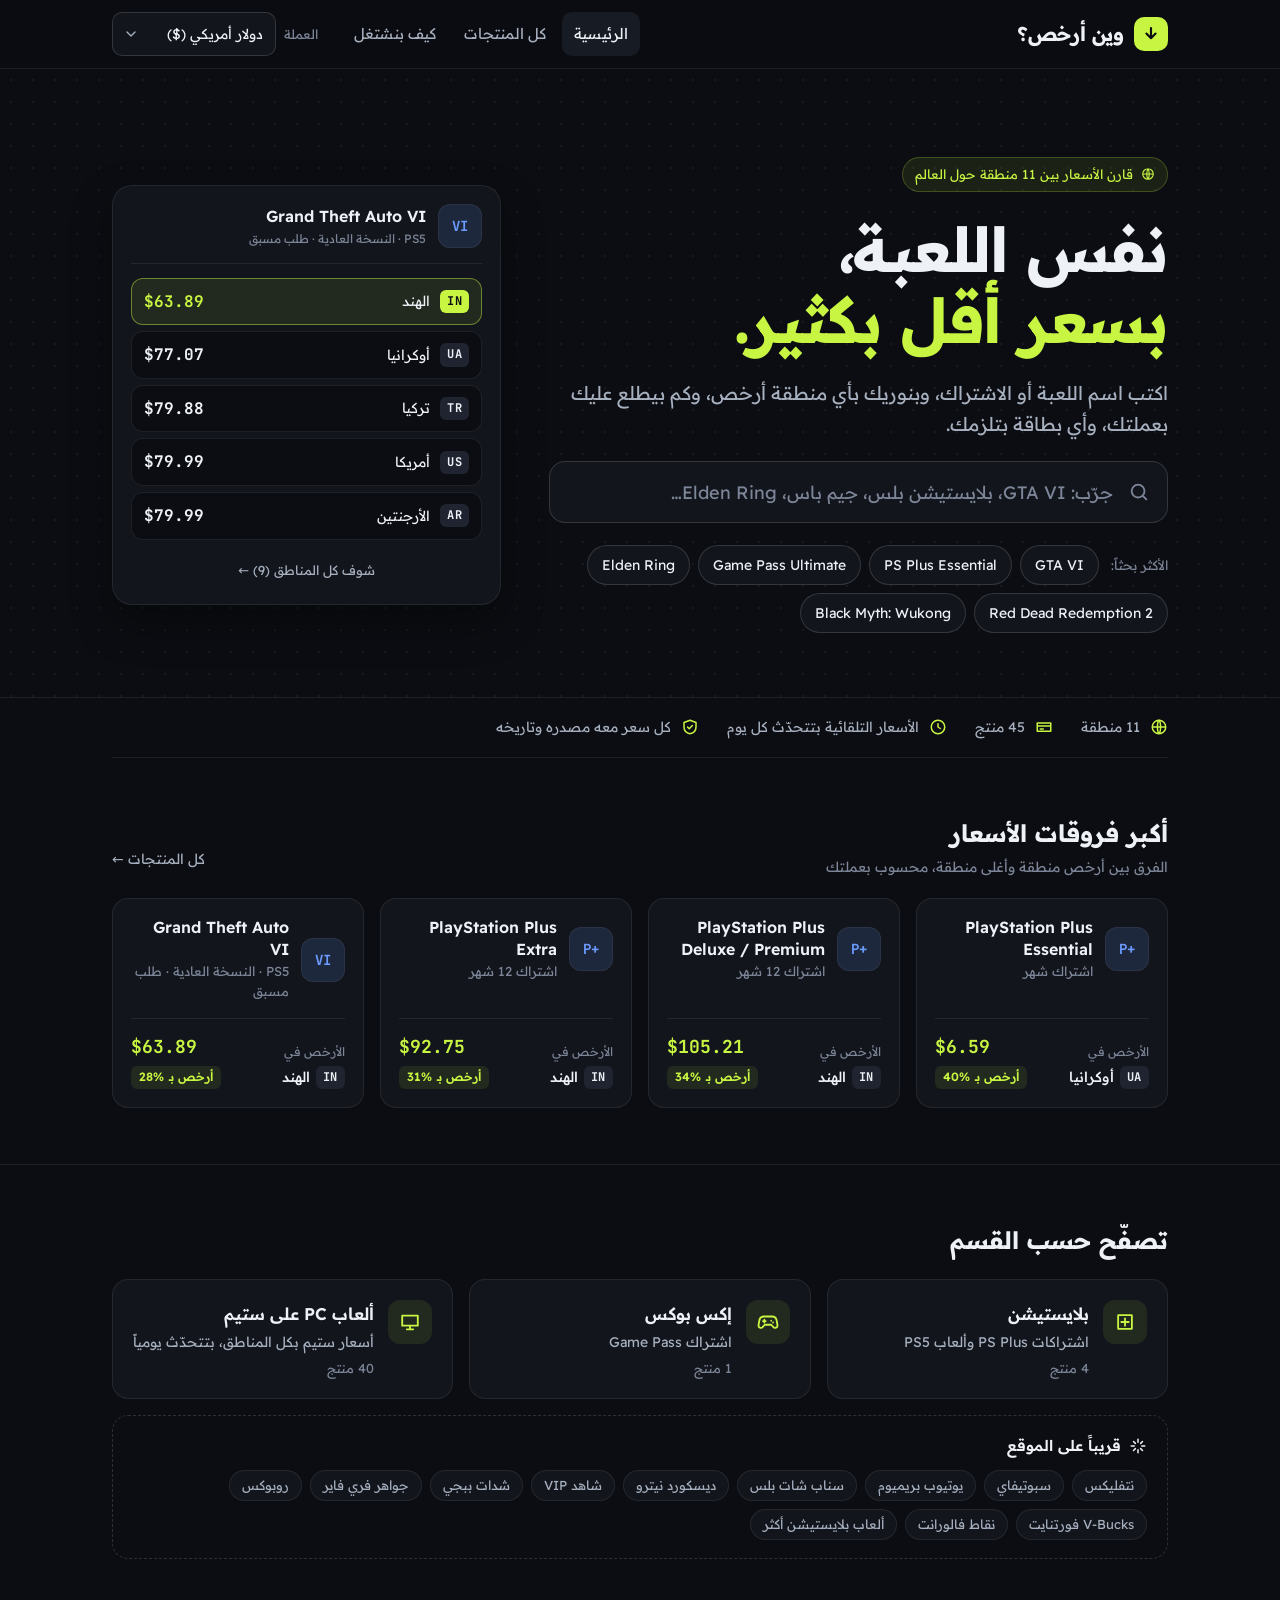
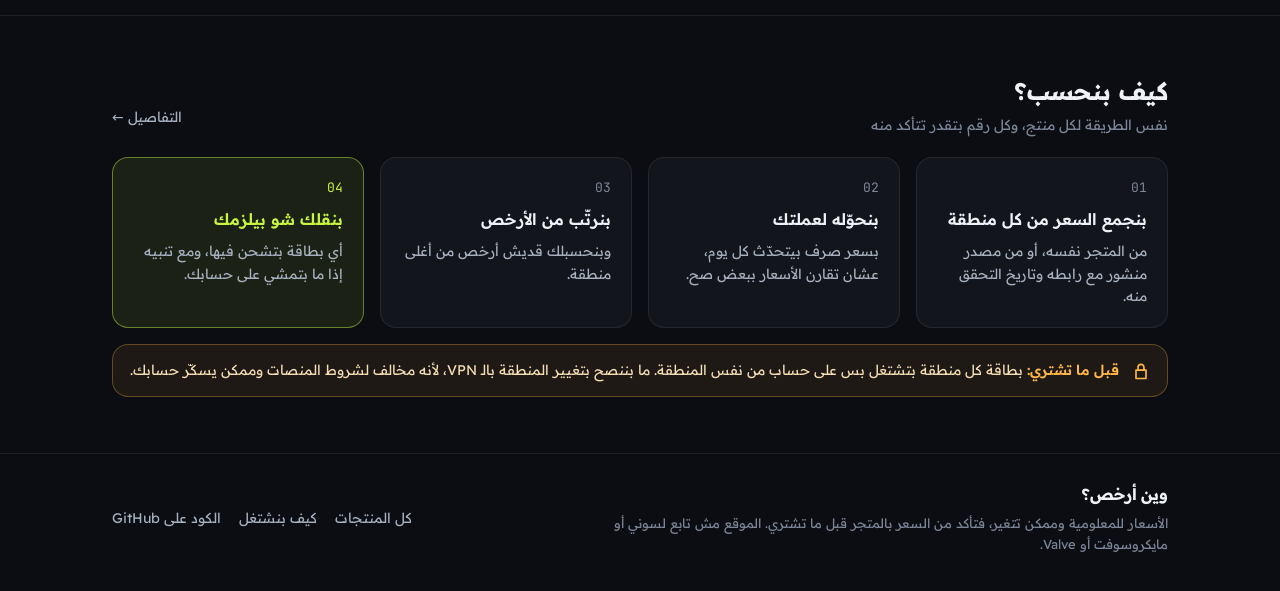
==== index.html @ c7f27d0b "النسخة الأولى من موقع «وين أرخص؟» - موقع ثابت بالعربي يقارن أسعار الألعاب والاشتراكات بين 11 منطقة -" ====
<!doctype html>
<html lang="ar" dir="rtl">
<head>
<meta charset="utf-8">
<meta name="viewport" content="width=device-width, initial-scale=1">
<title>وين أرخص؟ | قارن أسعار الألعاب والاشتراكات بين المناطق</title>
<meta name="description" content="قارن سعر أي لعبة أو اشتراك، زي بلايستيشن بلس وجيم باس وألعاب ستيم، بين مناطق العالم، واعرف وين أرخص وكم بيطلع عليك بعملتك.">
<meta name="theme-color" content="#0B0D12">
<meta name="color-scheme" content="dark">
<meta property="og:title" content="وين أرخص؟">
<meta property="og:description" content="قارن أسعار الألعاب والاشتراكات بين مناطق العالم بعملتك.">
<meta property="og:type" content="website">
<link rel="icon" href="assets/img/favicon.svg" type="image/svg+xml">
<link rel="preconnect" href="https://fonts.googleapis.com">
<link rel="preconnect" href="https://fonts.gstatic.com" crossorigin>
<link rel="stylesheet" href="https://fonts.googleapis.com/css2?family=JetBrains+Mono:wght@500;700&amp;family=Readex+Pro:wght@400;500;600;700&amp;display=swap">
<link rel="stylesheet" href="assets/css/app.css">
<script defer src="assets/js/config.js"></script>
<script defer src="assets/js/app.js"></script>
</head>
<body>
<a class="skip-link" href="#main">تخطَّ إلى المحتوى</a>

<header class="site-header">
  <div class="container header-inner">
    <a class="brand" href="#/" aria-label="وين أرخص؟، الصفحة الرئيسية">
      <span class="brand-mark" aria-hidden="true">
        <svg viewBox="0 0 24 24" width="20" height="20" fill="none" stroke="currentColor" stroke-width="2.6" stroke-linecap="round" stroke-linejoin="round"><path d="M12 5v12M6.5 11.5 12 17l5.5-5.5"/></svg>
      </span>
      <span class="brand-name">وين أرخص؟</span>
    </a>
    <nav class="main-nav" aria-label="القائمة الرئيسية">
      <a href="#/" data-nav="home">الرئيسية</a>
      <a href="#/all" data-nav="all">كل المنتجات</a>
      <a href="#/about" data-nav="about">كيف بنشتغل</a>
    </nav>
    <label class="currency-picker">
      <span class="currency-label">العملة</span>
      <select id="currency-select" class="select" aria-label="عملة العرض"></select>
    </label>
  </div>
</header>

<main id="main" tabindex="-1">
  <div class="container page-loading">
    <span class="spinner" aria-hidden="true"></span>
    <p>جاري تحميل الأسعار…</p>
  </div>
</main>

<footer class="site-footer">
  <div class="container footer-inner">
    <div class="footer-brand">
      <span class="brand-name">وين أرخص؟</span>
      <p>الأسعار للمعلومية وممكن تتغير، فتأكد من السعر بالمتجر قبل ما تشتري. الموقع مش تابع لسوني أو مايكروسوفت أو Valve.</p>
    </div>
    <nav class="footer-nav" aria-label="روابط سفلية">
      <a href="#/all">كل المنتجات</a>
      <a href="#/about">كيف بنشتغل</a>
      <a id="footer-repo" href="#/about">الكود على GitHub</a>
    </nav>
  </div>
</footer>

<noscript>
  <div class="container noscript">الموقع بيحتاج JavaScript ليعرض الأسعار.</div>
</noscript>
</body>
</html>
---- assets/css/app.css ----
/* وين أرخص؟ — نظام التصميم */

:root {
  --bg: #0B0D12;
  --surface: #12151C;
  --surface-2: #171B24;
  --surface-3: #1F2430;
  --line: rgba(255, 255, 255, 0.08);
  --line-2: rgba(255, 255, 255, 0.14);
  --text: #EEF1F6;
  --text-2: #A7B0BF;
  --text-3: #7D8698;
  --accent: #C8F542;
  --accent-hover: #D6FA6E;
  --accent-ink: #0B0D12;
  --accent-soft: rgba(200, 245, 66, 0.09);
  --accent-line: rgba(200, 245, 66, 0.45);
  --warn: #FFB648;
  --warn-soft: rgba(255, 182, 72, 0.08);
  --warn-line: rgba(255, 182, 72, 0.3);
  --warn-text: #F5DDB5;
  --radius-sm: 8px;
  --radius: 12px;
  --radius-lg: 16px;
  --radius-xl: 20px;
  --font: 'Readex Pro', system-ui, -apple-system, 'Segoe UI', Tahoma, sans-serif;
  --mono: 'JetBrains Mono', ui-monospace, SFMono-Regular, Menlo, Consolas, monospace;
  --container: 1120px;
  --gutter: clamp(16px, 4vw, 32px);
  --shadow: 0 18px 40px rgba(0, 0, 0, 0.35);
}

*,
*::before,
*::after { box-sizing: border-box; }

html { -webkit-text-size-adjust: 100%; scroll-behavior: smooth; }

body {
  margin: 0;
  background: var(--bg);
  color: var(--text);
  font-family: var(--font);
  font-size: 16px;
  line-height: 1.6;
  -webkit-font-smoothing: antialiased;
  text-rendering: optimizeLegibility;
  min-height: 100vh;
  display: flex;
  flex-direction: column;
}

main { flex: 1; outline: none; }

a { color: inherit; }
img, svg { display: block; }
button, input, select { font: inherit; color: inherit; }
h1, h2, h3, p { margin: 0; }

:focus-visible { outline: 2px solid var(--accent); outline-offset: 2px; border-radius: 6px; }

.visually-hidden {
  position: absolute !important;
  width: 1px; height: 1px;
  overflow: hidden;
  clip: rect(0 0 0 0);
  white-space: nowrap;
}

.skip-link {
  position: absolute;
  inset-inline-start: 16px;
  top: -60px;
  z-index: 100;
  background: var(--accent);
  color: var(--accent-ink);
  padding: 10px 16px;
  border-radius: var(--radius);
  font-weight: 600;
  text-decoration: none;
}
.skip-link:focus { top: 12px; }

.container { max-width: var(--container); margin-inline: auto; padding-inline: var(--gutter); }

.mono { font-family: var(--mono); font-variant-numeric: tabular-nums; }

/* ===== Header ===== */
.site-header {
  position: sticky;
  top: 0;
  z-index: 40;
  background: rgba(11, 13, 18, 0.86);
  backdrop-filter: saturate(140%) blur(12px);
  -webkit-backdrop-filter: saturate(140%) blur(12px);
  border-bottom: 1px solid var(--line);
}
.header-inner {
  display: flex;
  align-items: center;
  gap: 8px 24px;
  min-height: 68px;
  flex-wrap: wrap;
}
.brand {
  display: inline-flex;
  align-items: center;
  gap: 10px;
  text-decoration: none;
  min-height: 44px;
}
.brand-mark {
  width: 34px; height: 34px;
  border-radius: 10px;
  background: var(--accent);
  color: var(--accent-ink);
  display: grid;
  place-items: center;
  flex: none;
}
.brand-name { font-size: 20px; font-weight: 700; letter-spacing: -0.01em; }

.main-nav { display: flex; align-items: center; gap: 4px; margin-inline-start: auto; }
.main-nav a {
  color: var(--text-2);
  text-decoration: none;
  font-size: 15px;
  padding: 10px 12px;
  border-radius: 10px;
  transition: color 0.15s ease, background-color 0.15s ease;
}
.main-nav a:hover { color: var(--text); }
.main-nav a[aria-current="page"] { color: var(--text); background: var(--surface-2); }

.currency-picker { display: inline-flex; align-items: center; gap: 8px; }
.currency-label { font-size: 13px; color: var(--text-3); }

.select {
  appearance: none;
  -webkit-appearance: none;
  background: var(--surface) url("data:image/svg+xml,%3Csvg xmlns='http://www.w3.org/2000/svg' viewBox='0 0 24 24' fill='none' stroke='%23A7B0BF' stroke-width='2' stroke-linecap='round' stroke-linejoin='round'%3E%3Cpath d='M6 9l6 6 6-6'/%3E%3C/svg%3E") no-repeat left 10px center / 16px;
  border: 1px solid var(--line-2);
  border-radius: 10px;
  min-height: 44px;
  padding-block: 0;
  padding-inline: 12px 34px;
  font-size: 14px;
  color: var(--text);
  cursor: pointer;
  color-scheme: dark;
}
.select:hover { border-color: rgba(255, 255, 255, 0.24); }

/* ===== Buttons, badges, pills ===== */
.btn {
  display: inline-flex;
  align-items: center;
  justify-content: center;
  gap: 8px;
  min-height: 48px;
  padding: 0 18px;
  border-radius: var(--radius);
  border: 1px solid transparent;
  font-size: 15px;
  font-weight: 600;
  text-decoration: none;
  cursor: pointer;
  transition: background-color 0.15s ease, border-color 0.15s ease, transform 0.15s ease;
}
.btn-primary { background: var(--accent); color: var(--accent-ink); }
.btn-primary:hover { background: var(--accent-hover); }
.btn-ghost { background: transparent; color: var(--text); border-color: var(--line-2); }
.btn-ghost:hover { border-color: var(--accent-line); }
.btn-block { width: 100%; }

.badge {
  display: inline-flex;
  align-items: center;
  gap: 5px;
  font-size: 12px;
  font-weight: 600;
  line-height: 1.4;
  padding: 3px 8px;
  border-radius: 6px;
  white-space: nowrap;
}
.badge-accent { background: var(--accent); color: var(--accent-ink); }
.badge-soft { background: var(--accent-soft); color: var(--accent); }
.badge-warn { background: var(--warn-soft); color: var(--warn); }
.badge-muted { background: var(--surface-3); color: var(--text-2); font-weight: 500; }
.badge-dot { width: 8px; height: 8px; border-radius: 50%; flex: none; }

.rpill {
  font-family: var(--mono);
  font-size: 12px;
  font-weight: 700;
  letter-spacing: 0.06em;
  padding: 2px 7px;
  border-radius: 6px;
  background: var(--surface-3);
  color: var(--text);
  flex: none;
}
.rpill.is-accent { background: var(--accent); color: var(--accent-ink); }

.tile {
  width: 44px; height: 44px;
  border-radius: 12px;
  display: grid;
  place-items: center;
  font-family: var(--mono);
  font-weight: 700;
  font-size: 14px;
  letter-spacing: 0.02em;
  flex: none;
  border: 1px solid rgba(255, 255, 255, 0.06);
}
.tile-lg { width: 64px; height: 64px; border-radius: 18px; font-size: 20px; }

/* ===== Hero ===== */
.hero {
  border-bottom: 1px solid var(--line);
  background-image: radial-gradient(rgba(255, 255, 255, 0.05) 1px, transparent 1px);
  background-size: 22px 22px;
}
.hero-grid {
  padding-block: clamp(48px, 8vw, 88px) clamp(40px, 6vw, 64px);
  display: grid;
  grid-template-columns: minmax(0, 1.35fr) minmax(0, 0.85fr);
  gap: 48px;
  align-items: center;
}
.hero-copy { display: flex; flex-direction: column; gap: 22px; min-width: 0; }

/* لوحة الأسعار بالواجهة */
.hero-board {
  background: var(--surface);
  border: 1px solid var(--line);
  border-radius: var(--radius-xl);
  padding: 18px;
  display: flex;
  flex-direction: column;
  gap: 14px;
  box-shadow: var(--shadow);
}
.board-head { display: flex; align-items: center; gap: 12px; padding-bottom: 14px; border-bottom: 1px solid var(--line); }
.board-titles { display: flex; flex-direction: column; min-width: 0; }
.board-title { font-weight: 600; white-space: nowrap; overflow: hidden; text-overflow: ellipsis; }
.board-sub { font-size: 12px; color: var(--text-3); }
.board-list { list-style: none; margin: 0; padding: 0; display: flex; flex-direction: column; gap: 6px; }
.board-row {
  display: flex;
  align-items: center;
  gap: 10px;
  padding: 10px 12px;
  border-radius: var(--radius);
  background: var(--bg);
  border: 1px solid var(--line);
}
.board-row.is-top { background: var(--accent-soft); border-color: var(--accent-line); }
.board-name { flex: 1; font-size: 14px; }
.board-price { font-weight: 700; }
.board-row.is-top .board-price { color: var(--accent); }
.board-more { font-size: 13px; color: var(--text-2); text-decoration: none; text-align: center; padding: 6px; }
.board-more:hover { color: var(--accent); }
.eyebrow {
  align-self: flex-start;
  display: inline-flex;
  align-items: center;
  gap: 8px;
  font-size: 13px;
  color: var(--accent);
  background: var(--accent-soft);
  border: 1px solid rgba(200, 245, 66, 0.22);
  border-radius: 999px;
  padding: 6px 12px;
}
.hero-title { font-size: clamp(34px, 5.6vw, 62px); line-height: 1.15; font-weight: 700; letter-spacing: -0.02em; }
.hero-title .accent { color: var(--accent); }
.hero-sub { font-size: clamp(16px, 1.6vw, 19px); color: var(--text-2); max-width: 620px; }

/* ===== Search ===== */
.search { position: relative; max-width: 680px; width: 100%; }
.search-icon {
  position: absolute;
  inset-inline-start: 18px;
  top: 50%;
  transform: translateY(-50%);
  color: var(--text-3);
  pointer-events: none;
}
.search-input {
  width: 100%;
  height: 62px;
  border-radius: var(--radius-lg);
  border: 1px solid var(--line-2);
  background: var(--surface);
  color: var(--text);
  font-size: 18px;
  padding-inline: 54px 18px;
  transition: border-color 0.15s ease, box-shadow 0.15s ease;
}
.search-input::placeholder { color: var(--text-3); }
.search-input:hover { border-color: rgba(255, 255, 255, 0.24); }
.search-input:focus { outline: none; border-color: var(--accent-line); box-shadow: 0 0 0 4px rgba(200, 245, 66, 0.12); }
.search-input::-webkit-search-cancel-button { filter: invert(0.7); }

.search-results {
  position: absolute;
  inset-inline: 0;
  top: calc(100% + 8px);
  z-index: 30;
  background: var(--surface-2);
  border: 1px solid var(--line-2);
  border-radius: var(--radius-lg);
  box-shadow: var(--shadow);
  padding: 6px;
  margin: 0;
  list-style: none;
  max-height: min(420px, 60vh);
  overflow-y: auto;
}
.search-results[hidden] { display: none; }
.search-option {
  display: flex;
  align-items: center;
  gap: 12px;
  padding: 10px;
  border-radius: 12px;
  cursor: pointer;
}
.search-option[aria-selected="true"],
.search-option:hover { background: var(--surface-3); }
.search-option .tile { width: 36px; height: 36px; border-radius: 10px; font-size: 12px; }
.search-option-text { flex: 1; min-width: 0; display: flex; flex-direction: column; }
.search-option-name { font-weight: 500; white-space: nowrap; overflow: hidden; text-overflow: ellipsis; }
.search-option-meta { font-size: 13px; color: var(--text-3); }
.search-option-price { text-align: end; display: flex; flex-direction: column; align-items: flex-end; }
.search-option-price .mono { font-weight: 700; color: var(--accent); }
.search-empty { padding: 14px; color: var(--text-2); font-size: 14px; }

.quick { display: flex; flex-wrap: wrap; align-items: center; gap: 8px; }
.quick-label { font-size: 13px; color: var(--text-3); margin-inline-end: 4px; }
.chip {
  display: inline-flex;
  align-items: center;
  gap: 8px;
  min-height: 40px;
  padding: 0 14px;
  border-radius: 999px;
  border: 1px solid var(--line-2);
  background: var(--surface);
  color: var(--text);
  font-size: 14px;
  text-decoration: none;
  cursor: pointer;
  transition: border-color 0.15s ease, background-color 0.15s ease;
}
.chip:hover { border-color: var(--accent-line); }
.chip[aria-pressed="true"],
.chip[aria-current="true"] { background: var(--accent); border-color: var(--accent); color: var(--accent-ink); font-weight: 600; }

/* ===== Stats strip ===== */
.stats { display: flex; flex-wrap: wrap; gap: 10px 28px; padding-block: 18px; border-bottom: 1px solid var(--line); }
.stat { display: inline-flex; align-items: center; gap: 10px; font-size: 14px; color: var(--text-2); }
.stat svg { color: var(--accent); flex: none; }

/* ===== Sections ===== */
.section { padding-block: clamp(36px, 5vw, 56px); }
.section + .section { border-top: 1px solid var(--line); }
.section-head { display: flex; align-items: flex-end; justify-content: space-between; gap: 8px 16px; flex-wrap: wrap; margin-bottom: 20px; }
.section-title { font-size: clamp(20px, 2.2vw, 24px); font-weight: 700; }
.section-sub { font-size: 14px; color: var(--text-3); margin-top: 4px; }
.link-more { color: var(--text-2); text-decoration: none; font-size: 14px; padding: 8px 0; }
.link-more:hover { color: var(--accent); }

.grid { display: grid; gap: 16px; }
.cards { grid-template-columns: repeat(auto-fill, minmax(min(100%, 240px), 1fr)); }

/* Product card */
.pcard {
  display: flex;
  flex-direction: column;
  gap: 16px;
  padding: 18px;
  border-radius: var(--radius-lg);
  background: var(--surface);
  border: 1px solid var(--line);
  text-decoration: none;
  transition: border-color 0.15s ease, transform 0.15s ease, background-color 0.15s ease;
}
.pcard:hover { border-color: var(--line-2); background: var(--surface-2); transform: translateY(-2px); }
.pcard-top { display: flex; align-items: center; gap: 12px; min-width: 0; }
.pcard-titles { display: flex; flex-direction: column; min-width: 0; }
.pcard-name {
  font-size: 16px;
  font-weight: 600;
  line-height: 1.35;
  display: -webkit-box;
  -webkit-line-clamp: 2;
  -webkit-box-orient: vertical;
  overflow: hidden;
}
.pcard-variant { font-size: 13px; color: var(--text-3); }
.pcard-bottom {
  margin-top: auto;
  padding-top: 14px;
  border-top: 1px solid var(--line);
  display: flex;
  align-items: flex-end;
  justify-content: space-between;
  gap: 12px;
}
.pcard-where { display: flex; flex-direction: column; gap: 4px; min-width: 0; }
.pcard-label { font-size: 12px; color: var(--text-3); }
.pcard-region { display: inline-flex; align-items: center; gap: 6px; font-size: 14px; font-weight: 500; }
.pcard-price { display: flex; flex-direction: column; align-items: flex-end; gap: 4px; }
.pcard-price .mono { font-size: 18px; font-weight: 700; color: var(--accent); }
.pcard-pending { font-size: 13px; color: var(--text-3); }

/* Category cards */
.cats { grid-template-columns: repeat(auto-fill, minmax(min(100%, 300px), 1fr)); }
.catcard {
  display: flex;
  gap: 14px;
  align-items: flex-start;
  padding: 20px;
  border-radius: var(--radius-lg);
  background: var(--surface);
  border: 1px solid var(--line);
  text-decoration: none;
  transition: border-color 0.15s ease, transform 0.15s ease;
}
.catcard:hover { border-color: var(--accent-line); transform: translateY(-2px); }
.catcard-icon {
  width: 44px; height: 44px;
  border-radius: 12px;
  display: grid;
  place-items: center;
  background: var(--accent-soft);
  color: var(--accent);
  flex: none;
}
.catcard-body { display: flex; flex-direction: column; gap: 4px; min-width: 0; }
.catcard-name { font-size: 17px; font-weight: 600; }
.catcard-desc { font-size: 14px; color: var(--text-2); }
.catcard-count { font-size: 13px; color: var(--text-3); }

.soon-box {
  margin-top: 16px;
  padding: 18px 20px;
  border-radius: var(--radius-lg);
  border: 1px dashed var(--line-2);
  display: flex;
  flex-direction: column;
  gap: 12px;
}
.soon-title { display: flex; align-items: center; gap: 8px; font-size: 15px; font-weight: 600; }
.soon-list { display: flex; flex-wrap: wrap; gap: 8px; margin: 0; padding: 0; list-style: none; }
.soon-list li { font-size: 13px; color: var(--text-2); background: var(--surface); border: 1px solid var(--line); border-radius: 999px; padding: 4px 12px; }

/* How it works */
.steps { grid-template-columns: repeat(auto-fit, minmax(min(100%, 220px), 1fr)); counter-reset: step; }
.step {
  padding: 20px;
  border-radius: var(--radius-lg);
  background: var(--surface);
  border: 1px solid var(--line);
  display: flex;
  flex-direction: column;
  gap: 8px;
}
.step-num { font-family: var(--mono); font-size: 13px; color: var(--text-3); }
.step-title { font-size: 16px; font-weight: 600; }
.step-text { font-size: 14px; color: var(--text-2); }
.step.is-result { background: var(--accent-soft); border-color: var(--accent-line); }
.step.is-result .step-title,
.step.is-result .step-num { color: var(--accent); }

.notice {
  display: flex;
  gap: 12px;
  align-items: flex-start;
  padding: 14px 16px;
  border-radius: var(--radius-lg);
  background: var(--warn-soft);
  border: 1px solid var(--warn-line);
  color: var(--warn-text);
  font-size: 14px;
}
.notice svg { color: var(--warn); flex: none; margin-top: 2px; }
.notice strong { color: var(--warn); font-weight: 600; }

/* ===== Page head & toolbar ===== */
.page-head { padding-block: clamp(28px, 4vw, 44px) 20px; display: flex; flex-direction: column; gap: 10px; }
.crumbs { display: flex; flex-wrap: wrap; align-items: center; gap: 6px; font-size: 13px; color: var(--text-3); }
.crumbs a { text-decoration: none; color: var(--text-3); }
.crumbs a:hover { color: var(--text); }
.crumbs span[aria-hidden] { opacity: 0.6; }
.page-title { font-size: clamp(26px, 3.4vw, 36px); font-weight: 700; letter-spacing: -0.01em; line-height: 1.25; }
.page-sub { font-size: 15px; color: var(--text-2); }

.toolbar {
  display: flex;
  flex-wrap: wrap;
  align-items: center;
  justify-content: space-between;
  gap: 12px;
  padding-block: 4px 20px;
}
.toolbar .chips { display: flex; flex-wrap: wrap; gap: 8px; }
.tools { display: flex; flex-wrap: wrap; gap: 8px; align-items: center; }
.filter-input {
  min-height: 44px;
  width: min(100%, 260px);
  border-radius: 10px;
  border: 1px solid var(--line-2);
  background: var(--surface);
  padding-inline: 12px;
  font-size: 14px;
}
.filter-input::placeholder { color: var(--text-3); }
.result-count { font-size: 13px; color: var(--text-3); padding-bottom: 12px; }

/* ===== Product page ===== */
.product-head { display: flex; align-items: center; gap: 16px; flex-wrap: wrap; }
.product-titles { display: flex; flex-direction: column; gap: 6px; min-width: 0; }
.product-meta { display: flex; flex-wrap: wrap; align-items: center; gap: 8px; font-size: 14px; color: var(--text-2); }

.product-layout {
  display: grid;
  grid-template-columns: minmax(0, 1fr) 340px;
  grid-template-areas:
    "summary side"
    "table side";
  grid-template-rows: auto 1fr;
  gap: 20px;
  align-items: start;
  padding-bottom: 56px;
}
.area-summary { grid-area: summary; }
.area-table { grid-area: table; }
.area-side { grid-area: side; }
.col-side { display: flex; flex-direction: column; gap: 16px; min-width: 0; position: sticky; top: 88px; }

.summary {
  display: grid;
  grid-template-columns: repeat(auto-fit, minmax(min(100%, 200px), 1fr));
  gap: 1px;
  background: var(--line);
  border: 1px solid var(--line);
  border-radius: var(--radius-lg);
  overflow: hidden;
}
.summary-cell { background: var(--surface); padding: 18px 20px; display: flex; flex-direction: column; gap: 8px; }
.summary-label { font-size: 13px; color: var(--text-3); display: flex; align-items: center; justify-content: space-between; gap: 8px; }
.summary-value { font-size: clamp(24px, 3vw, 30px); font-weight: 700; line-height: 1.15; }
.summary-value.is-accent { color: var(--accent); }
.summary-note { font-size: 13px; color: var(--text-2); display: flex; align-items: center; gap: 6px; flex-wrap: wrap; }
.summary-cell .select { min-height: 36px; font-size: 13px; padding-inline: 10px 30px; background-position: left 8px center; }

.table-card { background: var(--surface); border: 1px solid var(--line); border-radius: var(--radius-lg); overflow: hidden; }
.table-head { display: flex; align-items: baseline; justify-content: space-between; gap: 4px 12px; flex-wrap: wrap; padding: 16px 18px 12px; }
.table-title { font-size: 17px; font-weight: 600; }
.table-sub { font-size: 12px; color: var(--text-3); }

.ptable { width: 100%; border-collapse: collapse; font-size: 14px; }
.ptable th {
  text-align: start;
  font-size: 12px;
  font-weight: 500;
  color: var(--text-3);
  padding: 10px 18px;
  border-top: 1px solid var(--line);
  white-space: nowrap;
}
.ptable td { padding: 12px 18px; border-top: 1px solid var(--line); vertical-align: middle; }
.ptable tr.is-cheapest td { background: var(--accent-soft); }
.ptable tr.is-selected td:first-child { box-shadow: inset -3px 0 0 var(--accent); }
.ptable .num { font-family: var(--mono); font-variant-numeric: tabular-nums; white-space: nowrap; }
.ptable .num-strong { font-weight: 700; font-size: 15px; }
.ptable .muted { color: var(--text-3); }
.ptable .old { text-decoration: line-through; color: var(--text-3); font-size: 12px; margin-inline-start: 6px; }

.row-btn {
  display: inline-flex;
  align-items: center;
  gap: 8px;
  background: none;
  border: 0;
  padding: 6px 0;
  min-height: 44px;
  cursor: pointer;
  text-align: start;
  font-weight: 500;
}
.row-btn:hover .row-name { color: var(--accent); }
.row-tags { display: inline-flex; gap: 6px; flex-wrap: wrap; }
.src-link { color: var(--text-3); text-decoration: none; display: inline-flex; align-items: center; gap: 4px; font-size: 12px; white-space: nowrap; }
.src-link:hover { color: var(--text); }

.table-foot { padding: 12px 18px 16px; font-size: 12px; color: var(--text-3); border-top: 1px solid var(--line); display: flex; flex-direction: column; gap: 4px; }

.side-card {
  background: var(--surface);
  border: 1px solid var(--line);
  border-radius: var(--radius-lg);
  padding: 20px;
  display: flex;
  flex-direction: column;
  gap: 14px;
}
.side-card.is-accent { border-color: var(--accent-line); }
.side-title { font-size: 16px; font-weight: 600; }
.side-text { font-size: 14px; color: var(--text-2); }
.card-line { display: flex; align-items: center; gap: 10px; padding: 12px; border-radius: var(--radius); background: var(--bg); border: 1px solid var(--line); }
.card-line-name { font-size: 15px; font-weight: 600; }
.card-line-sub { font-size: 12px; color: var(--text-3); }
.tips { margin: 0; padding: 0; list-style: none; display: flex; flex-direction: column; gap: 10px; }
.tips li { display: flex; gap: 10px; font-size: 13px; color: var(--text-2); }
.tips svg { flex: none; margin-top: 3px; }

.empty {
  padding: 36px 24px;
  text-align: center;
  border: 1px dashed var(--line-2);
  border-radius: var(--radius-lg);
  color: var(--text-2);
  display: flex;
  flex-direction: column;
  align-items: center;
  gap: 10px;
}
.empty-title { font-size: 17px; font-weight: 600; color: var(--text); }

/* ===== About ===== */
.prose { max-width: 760px; display: flex; flex-direction: column; gap: 28px; padding-bottom: 56px; }
.prose h2 { font-size: 20px; font-weight: 700; margin-bottom: 8px; }
.prose p, .prose li { color: var(--text-2); font-size: 15px; }
.prose ul { margin: 0; padding-inline-start: 20px; display: flex; flex-direction: column; gap: 6px; }
.prose a { color: var(--accent); }
.formula {
  display: flex;
  flex-wrap: wrap;
  align-items: center;
  gap: 8px;
  font-size: 14px;
}
.formula span.term { background: var(--surface); border: 1px solid var(--line); border-radius: 10px; padding: 8px 12px; color: var(--text); }
.formula span.op { font-family: var(--mono); color: var(--text-3); }
.formula span.term.is-result { background: var(--accent-soft); border-color: var(--accent-line); color: var(--accent); font-weight: 600; }

/* ===== Loading / errors ===== */
.page-loading { min-height: 50vh; display: flex; flex-direction: column; align-items: center; justify-content: center; gap: 14px; color: var(--text-2); }
.spinner { width: 28px; height: 28px; border-radius: 50%; border: 3px solid var(--surface-3); border-top-color: var(--accent); animation: spin 0.8s linear infinite; }
@keyframes spin { to { transform: rotate(360deg); } }
.noscript { padding: 24px 0; color: var(--warn); }

/* ===== Footer ===== */
.site-footer { border-top: 1px solid var(--line); margin-top: auto; }
.footer-inner { display: flex; flex-wrap: wrap; justify-content: space-between; gap: 16px 32px; padding-block: 28px 36px; }
.footer-brand { display: flex; flex-direction: column; gap: 6px; max-width: 560px; }
.footer-brand .brand-name { font-size: 16px; }
.footer-brand p { font-size: 13px; color: var(--text-3); }
.footer-nav { display: flex; flex-wrap: wrap; gap: 4px 18px; align-items: center; }
.footer-nav a { color: var(--text-2); text-decoration: none; font-size: 14px; padding: 10px 0; }
.footer-nav a:hover { color: var(--accent); }

/* ===== Responsive ===== */
@media (max-width: 960px) {
  .hero-grid { grid-template-columns: minmax(0, 1fr); }
  .hero-board { display: none; }
  .product-layout {
    grid-template-columns: minmax(0, 1fr);
    grid-template-areas: "summary" "side" "table";
    grid-template-rows: auto;
  }
  .col-side { position: static; }
}

@media (max-width: 720px) {
  .header-inner { padding-block: 8px; }
  .main-nav { order: 3; width: 100%; margin-inline-start: 0; overflow-x: auto; padding-bottom: 4px; }
  .currency-picker { margin-inline-start: auto; }
  .currency-label { display: none; }
  .search-input { height: 56px; font-size: 16px; }
}

/* الجدول على الموبايل: كل منطقة بسطرين مرتبين */
@media (max-width: 640px) {
  .ptable thead { display: none; }
  .ptable, .ptable tbody { display: block; width: 100%; }
  .ptable tr {
    display: grid;
    grid-template-columns: minmax(0, 1fr) auto;
    column-gap: 12px;
    row-gap: 2px;
    align-items: center;
    padding: 10px 14px 12px;
    border-top: 1px solid var(--line);
  }
  .ptable td { display: block; border: 0; padding: 0; }
  .ptable tr.is-cheapest { background: var(--accent-soft); }
  .ptable tr.is-cheapest td { background: none; }
  .ptable tr.is-selected td:first-child { box-shadow: none; }
  .ptable tr.is-selected { box-shadow: inset -3px 0 0 var(--accent); }
  .ptable .c-region { grid-column: 1; grid-row: 1; display: flex; align-items: center; gap: 4px 8px; flex-wrap: wrap; }
  .ptable .c-yours { grid-column: 2; grid-row: 1; text-align: end; font-size: 17px; }
  .ptable .c-local { grid-column: 1; grid-row: 2; font-size: 12px; color: var(--text-3); }
  .ptable .c-diff { grid-column: 2; grid-row: 2; font-size: 12px; color: var(--text-3); text-align: end; }
  .ptable .c-date { grid-column: 1 / -1; grid-row: 3; font-size: 12px; }
  .ptable .old { display: block; margin: 0; }
}

@media (prefers-reduced-motion: reduce) {
  *, *::before, *::after { transition: none !important; animation: none !important; scroll-behavior: auto !important; }
}
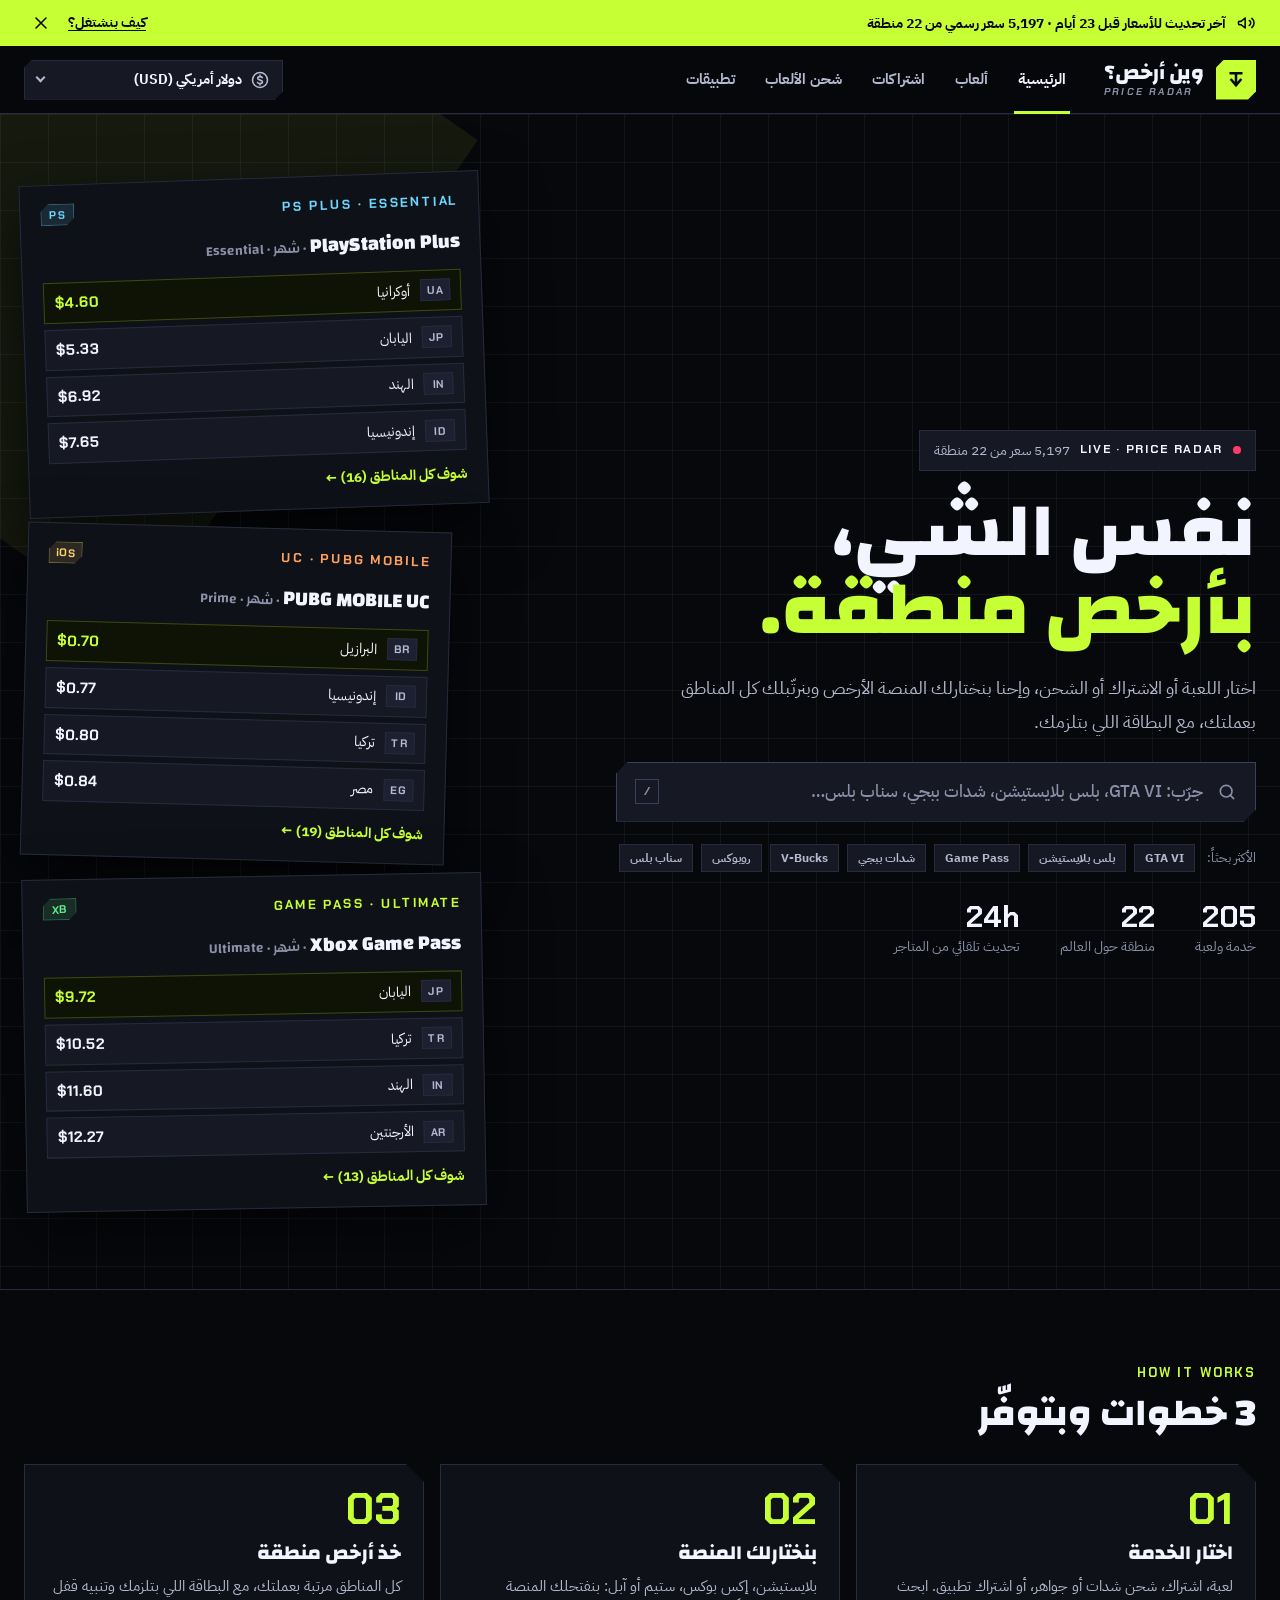
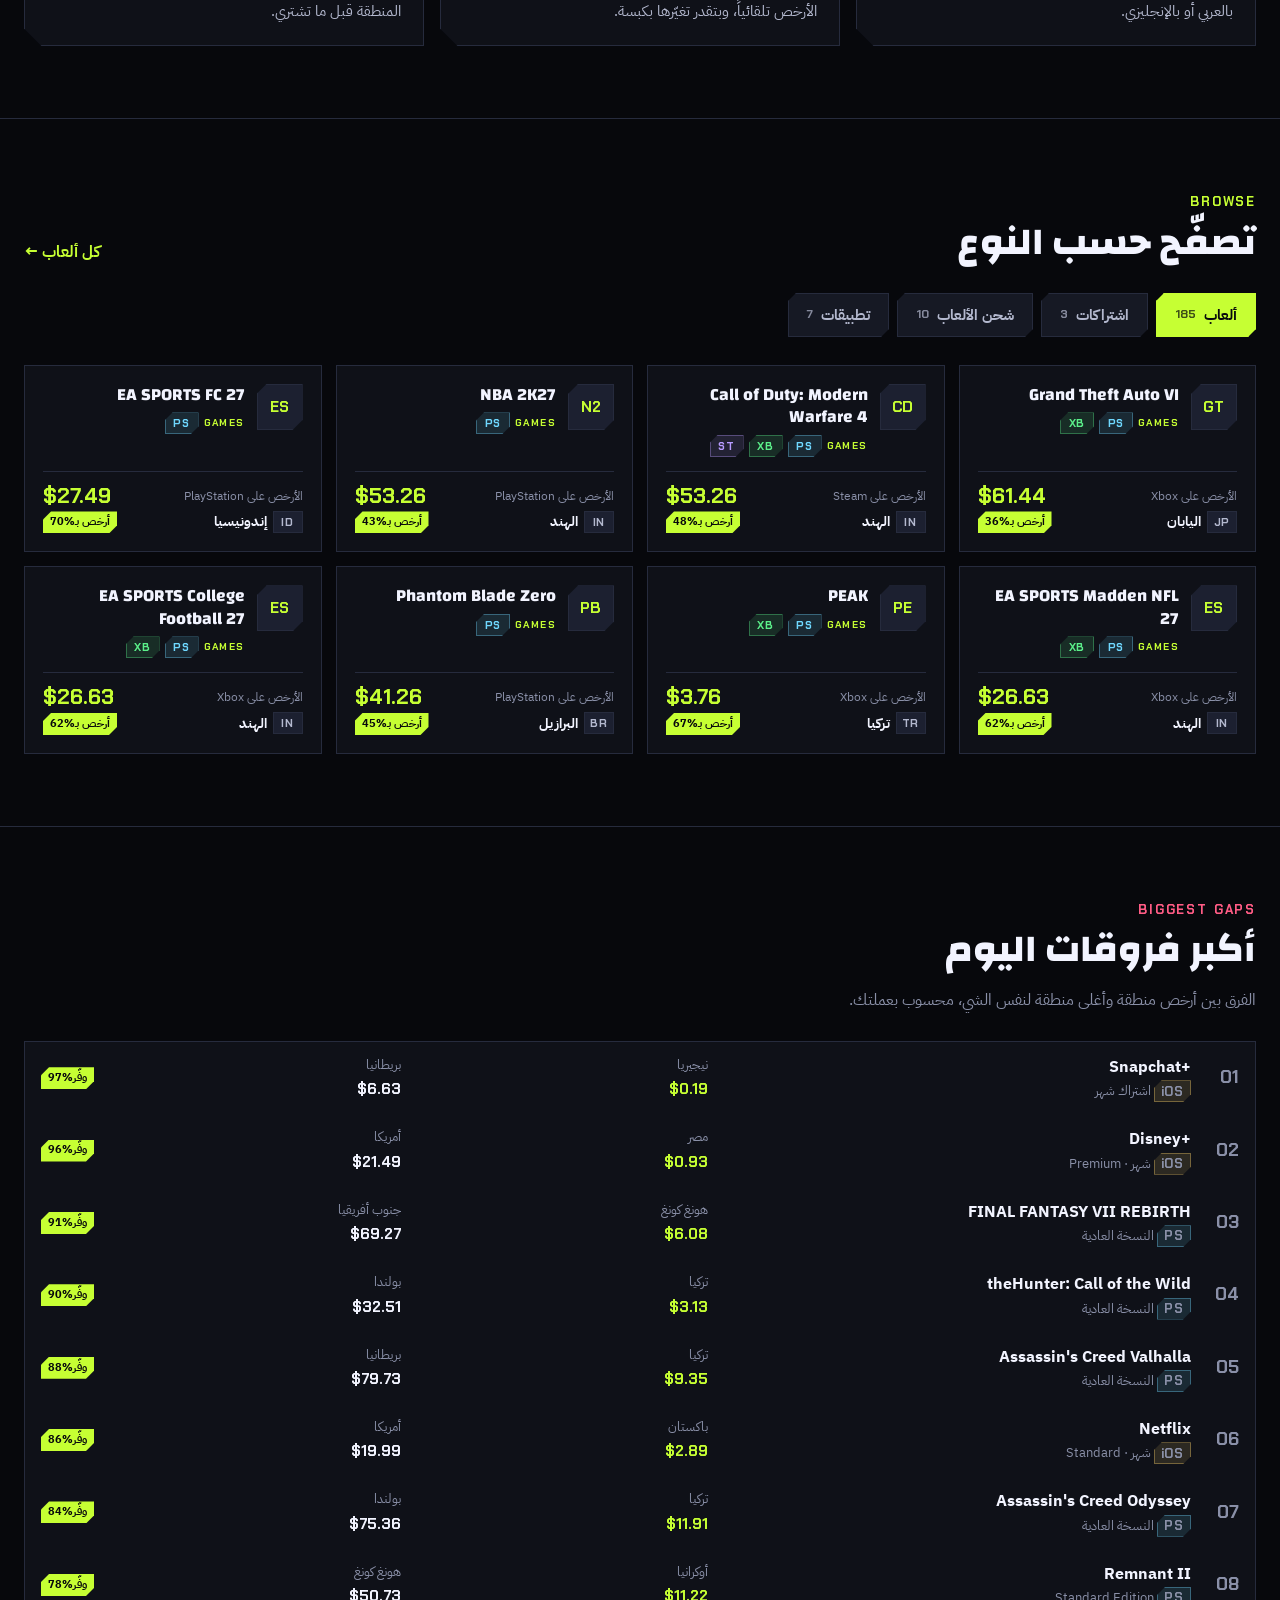
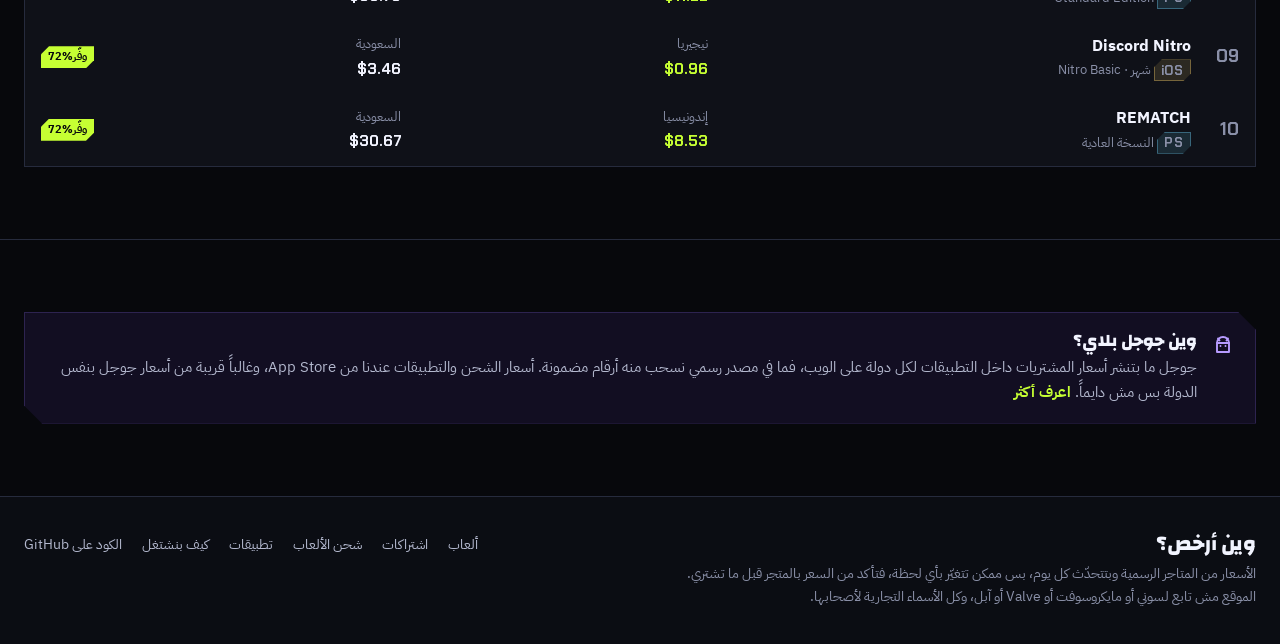
==== commit 5c61ee15: "تصميم جديد كلياً على روح Just4Gamers: اختار الخدمة ← المنصة ← الباقة ← أرخص دولة - واجهة جديدة: زواي" ====
--- a/index.html
+++ b/index.html
@@ -2,18 +2,18 @@
 <html lang="ar" dir="rtl">
 <head>
 <meta charset="utf-8">
-<meta name="viewport" content="width=device-width, initial-scale=1">
-<title>وين أرخص؟ | قارن أسعار الألعاب والاشتراكات بين المناطق</title>
-<meta name="description" content="قارن سعر أي لعبة أو اشتراك، زي بلايستيشن بلس وجيم باس وألعاب ستيم، بين مناطق العالم، واعرف وين أرخص وكم بيطلع عليك بعملتك.">
-<meta name="theme-color" content="#0B0D12">
+<meta name="viewport" content="width=device-width, initial-scale=1, viewport-fit=cover">
+<title>وين أرخص؟ · قارن أسعار الألعاب والاشتراكات والشحن بين دول العالم</title>
+<meta name="description" content="اختار الخدمة، وإحنا بنختارلك المنصة والمنطقة الأرخص: ألعاب بلايستيشن وإكس بوكس وستيم، PS Plus وGame Pass، شدات ببجي وV-Bucks وروبوكس، واشتراكات التطبيقات. أسعار رسمية بتتحدّث كل يوم.">
+<meta name="theme-color" content="#07080C">
 <meta name="color-scheme" content="dark">
 <meta property="og:title" content="وين أرخص؟">
-<meta property="og:description" content="قارن أسعار الألعاب والاشتراكات بين مناطق العالم بعملتك.">
+<meta property="og:description" content="نفس اللعبة، نفس الاشتراك، بأرخص منطقة بالعالم. أسعار رسمية بتتحدّث كل يوم وبعملتك.">
 <meta property="og:type" content="website">
 <link rel="icon" href="assets/img/favicon.svg" type="image/svg+xml">
 <link rel="preconnect" href="https://fonts.googleapis.com">
 <link rel="preconnect" href="https://fonts.gstatic.com" crossorigin>
-<link rel="stylesheet" href="https://fonts.googleapis.com/css2?family=JetBrains+Mono:wght@500;700&amp;family=Readex+Pro:wght@400;500;600;700&amp;display=swap">
+<link rel="stylesheet" href="https://fonts.googleapis.com/css2?family=Changa:wght@600;700;800&amp;family=Chakra+Petch:ital,wght@0,600;0,700;1,700&amp;family=IBM+Plex+Sans+Arabic:wght@400;500;600;700&amp;display=swap">
 <link rel="stylesheet" href="assets/css/app.css">
 <script defer src="assets/js/config.js"></script>
 <script defer src="assets/js/app.js"></script>
@@ -21,49 +21,94 @@
 <body>
 <a class="skip-link" href="#main">تخطَّ إلى المحتوى</a>
 
+<div class="announce" id="announce" hidden>
+  <div class="container announce-row">
+    <svg class="ico" viewBox="0 0 24 24" aria-hidden="true"><path d="M3 11v2a1 1 0 0 0 1 1h2l5 4V6L6 10H4a1 1 0 0 0-1 1Z"/><path d="M16 9a3.5 3.5 0 0 1 0 6M19 6.5a7 7 0 0 1 0 11"/></svg>
+    <p class="announce-text" id="announce-text">الأسعار بتنسحب كل يوم من المتاجر الرسمية مباشرة.</p>
+    <a class="announce-link" href="#/about">كيف بنشتغل؟</a>
+    <button class="announce-close" type="button" id="announce-close" aria-label="سكّر الشريط">
+      <svg class="ico" viewBox="0 0 24 24" aria-hidden="true"><path d="M6 6l12 12M18 6 6 18"/></svg>
+    </button>
+  </div>
+</div>
+
 <header class="site-header">
-  <div class="container header-inner">
+  <div class="container header-row">
     <a class="brand" href="#/" aria-label="وين أرخص؟، الصفحة الرئيسية">
       <span class="brand-mark" aria-hidden="true">
-        <svg viewBox="0 0 24 24" width="20" height="20" fill="none" stroke="currentColor" stroke-width="2.6" stroke-linecap="round" stroke-linejoin="round"><path d="M12 5v12M6.5 11.5 12 17l5.5-5.5"/></svg>
+        <svg viewBox="0 0 32 32"><path d="M9 7h14M16 7v15M10 16l6 7 6-7" fill="none" stroke="currentColor" stroke-width="3.4" stroke-linecap="square"/></svg>
       </span>
-      <span class="brand-name">وين أرخص؟</span>
+      <span class="brand-text">
+        <span class="brand-name">وين أرخص؟</span>
+        <span class="wordmark" dir="ltr">PRICE RADAR</span>
+      </span>
     </a>
     <nav class="main-nav" aria-label="القائمة الرئيسية">
-      <a href="#/" data-nav="home">الرئيسية</a>
-      <a href="#/all" data-nav="all">كل المنتجات</a>
-      <a href="#/about" data-nav="about">كيف بنشتغل</a>
+      <a class="nav-link" href="#/" data-nav="home">الرئيسية</a>
+      <a class="nav-link" href="#/c/game" data-nav="game">ألعاب</a>
+      <a class="nav-link" href="#/c/sub" data-nav="sub">اشتراكات</a>
+      <a class="nav-link" href="#/c/currency" data-nav="currency">شحن الألعاب</a>
+      <a class="nav-link" href="#/c/app" data-nav="app">تطبيقات</a>
     </nav>
-    <label class="currency-picker">
-      <span class="currency-label">العملة</span>
-      <select id="currency-select" class="select" aria-label="عملة العرض"></select>
-    </label>
+    <div class="header-actions">
+      <label class="pill-select" title="عملة العرض">
+        <span class="sr-only">عملة العرض</span>
+        <svg class="ico" viewBox="0 0 24 24" aria-hidden="true"><circle cx="12" cy="12" r="9"/><path d="M14.8 9.2c-.5-.8-1.5-1.3-2.8-1.3-1.7 0-2.8.9-2.8 2.1 0 2.9 5.8 1.4 5.8 4.2 0 1.2-1.2 2.1-3 2.1-1.4 0-2.5-.6-3-1.5M12 6v1.9M12 16.3V18"/></svg>
+        <select id="currency-select" aria-label="عملة العرض"></select>
+      </label>
+    </div>
   </div>
 </header>
 
-<main id="main" tabindex="-1">
-  <div class="container page-loading">
-    <span class="spinner" aria-hidden="true"></span>
-    <p>جاري تحميل الأسعار…</p>
+<main id="main" class="app-main" tabindex="-1">
+  <div class="container boot" role="status">
+    <span class="boot-mark" aria-hidden="true"></span>
+    <p>لحظة، عم نجيب الأسعار…</p>
   </div>
 </main>
 
 <footer class="site-footer">
-  <div class="container footer-inner">
+  <div class="container footer-grid">
     <div class="footer-brand">
       <span class="brand-name">وين أرخص؟</span>
-      <p>الأسعار للمعلومية وممكن تتغير، فتأكد من السعر بالمتجر قبل ما تشتري. الموقع مش تابع لسوني أو مايكروسوفت أو Valve.</p>
+      <p>الأسعار من المتاجر الرسمية وبتتحدّث كل يوم، بس ممكن تتغيّر بأي لحظة، فتأكد من السعر بالمتجر قبل ما تشتري. الموقع مش تابع لسوني أو مايكروسوفت أو Valve أو آبل، وكل الأسماء التجارية لأصحابها.</p>
     </div>
     <nav class="footer-nav" aria-label="روابط سفلية">
-      <a href="#/all">كل المنتجات</a>
+      <a href="#/c/game">ألعاب</a>
+      <a href="#/c/sub">اشتراكات</a>
+      <a href="#/c/currency">شحن الألعاب</a>
+      <a href="#/c/app">تطبيقات</a>
       <a href="#/about">كيف بنشتغل</a>
       <a id="footer-repo" href="#/about">الكود على GitHub</a>
     </nav>
   </div>
 </footer>
 
+<nav class="mobile-nav" aria-label="التنقل السريع">
+  <a href="#/" data-nav="home">
+    <svg class="ico" viewBox="0 0 24 24" aria-hidden="true"><path d="M4 11.5 12 5l8 6.5V20h-5v-5H9v5H4z"/></svg>
+    <span>الرئيسية</span>
+  </a>
+  <a href="#/c/game" data-nav="game">
+    <svg class="ico" viewBox="0 0 24 24" aria-hidden="true"><path d="M7 8h10a4 4 0 0 1 4 4v2.5a2.5 2.5 0 0 1-4.6 1.4L15 14H9l-1.4 1.9A2.5 2.5 0 0 1 3 14.5V12a4 4 0 0 1 4-4Z"/><path d="M8 11v2.5M6.8 12.2h2.5M15.5 11.5h.01M17 13h.01"/></svg>
+    <span>ألعاب</span>
+  </a>
+  <a href="#/c/sub" data-nav="sub">
+    <svg class="ico" viewBox="0 0 24 24" aria-hidden="true"><path d="M20 12a8 8 0 0 1-14.3 4.9M4 12a8 8 0 0 1 14.3-4.9"/><path d="M18.5 3.5v3.8h-3.8M5.5 20.5v-3.8h3.8"/></svg>
+    <span>اشتراكات</span>
+  </a>
+  <a href="#/c/currency" data-nav="currency">
+    <svg class="ico" viewBox="0 0 24 24" aria-hidden="true"><ellipse cx="9" cy="7" rx="5" ry="2.5"/><path d="M4 7v4c0 1.4 2.2 2.5 5 2.5s5-1.1 5-2.5V7"/><path d="M10 15.5c.8 1.2 2.8 2 5 2 2.8 0 5-1.1 5-2.5v-4c0-1.4-2.2-2.5-5-2.5"/></svg>
+    <span>شحن</span>
+  </a>
+  <a href="#/c/app" data-nav="app">
+    <svg class="ico" viewBox="0 0 24 24" aria-hidden="true"><rect x="4" y="4" width="6.5" height="6.5"/><rect x="13.5" y="4" width="6.5" height="6.5"/><rect x="4" y="13.5" width="6.5" height="6.5"/><rect x="13.5" y="13.5" width="6.5" height="6.5"/></svg>
+    <span>تطبيقات</span>
+  </a>
+</nav>
+
 <noscript>
-  <div class="container noscript">الموقع بيحتاج JavaScript ليعرض الأسعار.</div>
+  <div class="container noscript">الموقع بيحتاج JavaScript ليعرض الأسعار. فعّله بالمتصفح وارجع.</div>
 </noscript>
 </body>
 </html>
--- a/assets/css/app.css
+++ b/assets/css/app.css
@@ -1,717 +1,551 @@
-/* وين أرخص؟ — نظام التصميم */
+/* وين أرخص؟ — نظام التصميم (على نفس روح Just4Gamers: داكن، زوايا مقصوصة، أخضر فولت) */
 
 :root {
-  --bg: #0B0D12;
-  --surface: #12151C;
-  --surface-2: #171B24;
-  --surface-3: #1F2430;
-  --line: rgba(255, 255, 255, 0.08);
-  --line-2: rgba(255, 255, 255, 0.14);
-  --text: #EEF1F6;
-  --text-2: #A7B0BF;
-  --text-3: #7D8698;
-  --accent: #C8F542;
-  --accent-hover: #D6FA6E;
-  --accent-ink: #0B0D12;
-  --accent-soft: rgba(200, 245, 66, 0.09);
-  --accent-line: rgba(200, 245, 66, 0.45);
-  --warn: #FFB648;
-  --warn-soft: rgba(255, 182, 72, 0.08);
-  --warn-line: rgba(255, 182, 72, 0.3);
-  --warn-text: #F5DDB5;
-  --radius-sm: 8px;
-  --radius: 12px;
-  --radius-lg: 16px;
-  --radius-xl: 20px;
-  --font: 'Readex Pro', system-ui, -apple-system, 'Segoe UI', Tahoma, sans-serif;
-  --mono: 'JetBrains Mono', ui-monospace, SFMono-Regular, Menlo, Consolas, monospace;
-  --container: 1120px;
-  --gutter: clamp(16px, 4vw, 32px);
-  --shadow: 0 18px 40px rgba(0, 0, 0, 0.35);
-}
-
-*,
-*::before,
-*::after { box-sizing: border-box; }
-
-html { -webkit-text-size-adjust: 100%; scroll-behavior: smooth; }
-
+  --void: #07080c;
+  --void-2: #0b0d13;
+  --panel: #0f1118;
+  --panel-2: #161924;
+  --panel-3: #1c2030;
+  --steel: #262b3d;
+  --steel-2: #3a4160;
+  --text: #f2f4ff;
+  --text-2: #b4b9cf;
+  --muted: #8a90a8;
+  --volt: #c6ff33;
+  --volt-hover: #d9ff70;
+  --volt-deep: #0f1306;
+  --volt-line: #3b4a12;
+  --plasma: #9b6bff;
+  --plasma-text: #b79bff;
+  --plasma-deep: #120e22;
+  --plasma-line: #2d2350;
+  --live: #ff3b6b;
+  --live-text: #ff5c85;
+  --sky: #6fd8ff;
+  --orange: #ffa25c;
+  --gold: #ffd36b;
+  --green: #5bf08a;
+
+  --font-display: 'Changa', 'IBM Plex Sans Arabic', system-ui, sans-serif;
+  --font-num: 'Chakra Petch', 'Changa', system-ui, sans-serif;
+  --font-body: 'IBM Plex Sans Arabic', system-ui, -apple-system, 'Segoe UI', sans-serif;
+
+  --cut-12: polygon(12px 0, 100% 0, 100% calc(100% - 12px), calc(100% - 12px) 100%, 0 100%, 0 12px);
+  --cut-8: polygon(8px 0, 100% 0, 100% calc(100% - 8px), calc(100% - 8px) 100%, 0 100%, 0 8px);
+  --cut-18: polygon(0 0, calc(100% - 18px) 0, 100% 18px, 100% 100%, 18px 100%, 0 calc(100% - 18px));
+
+  --header-h: 68px;
+  --mobile-nav-h: 64px;
+  --gutter: 24px;
+  --container: 1320px;
+  color-scheme: dark;
+}
+
+@media (max-width: 640px) {
+  :root { --gutter: 16px; --header-h: 60px; }
+}
+
+*, *::before, *::after { box-sizing: border-box; }
+html { -webkit-text-size-adjust: 100%; scroll-padding-top: calc(var(--header-h) + 16px); }
 body {
   margin: 0;
-  background: var(--bg);
+  min-height: 100vh;
+  background: var(--void);
   color: var(--text);
-  font-family: var(--font);
+  font-family: var(--font-body);
   font-size: 16px;
-  line-height: 1.6;
+  line-height: 1.65;
   -webkit-font-smoothing: antialiased;
-  text-rendering: optimizeLegibility;
-  min-height: 100vh;
+  overflow-x: hidden;
   display: flex;
   flex-direction: column;
 }
-
-main { flex: 1; outline: none; }
-
-a { color: inherit; }
+::selection { background: var(--volt); color: var(--void); }
+a { color: inherit; text-decoration: none; }
+a:hover { color: var(--volt); }
 img, svg { display: block; }
 button, input, select { font: inherit; color: inherit; }
-h1, h2, h3, p { margin: 0; }
-
-:focus-visible { outline: 2px solid var(--accent); outline-offset: 2px; border-radius: 6px; }
-
-.visually-hidden {
-  position: absolute !important;
-  width: 1px; height: 1px;
-  overflow: hidden;
-  clip: rect(0 0 0 0);
-  white-space: nowrap;
-}
-
-.skip-link {
-  position: absolute;
-  inset-inline-start: 16px;
-  top: -60px;
-  z-index: 100;
-  background: var(--accent);
-  color: var(--accent-ink);
-  padding: 10px 16px;
-  border-radius: var(--radius);
-  font-weight: 600;
-  text-decoration: none;
-}
-.skip-link:focus { top: 12px; }
-
-.container { max-width: var(--container); margin-inline: auto; padding-inline: var(--gutter); }
-
-.mono { font-family: var(--mono); font-variant-numeric: tabular-nums; }
-
-/* ===== Header ===== */
+button { cursor: pointer; }
+h1, h2, h3, h4 { margin: 0; font-family: var(--font-display); font-weight: 800; line-height: 1.15; }
+p { margin: 0; }
+ul, ol { margin: 0; padding: 0; }
+:focus-visible { outline: 2px solid var(--volt); outline-offset: 2px; }
+[tabindex="-1"]:focus { outline: none; }
+::-webkit-scrollbar { width: 10px; height: 10px; }
+::-webkit-scrollbar-track { background: var(--void); }
+::-webkit-scrollbar-thumb { background: var(--steel); border: 2px solid var(--void); }
+
+.ico { width: 20px; height: 20px; flex-shrink: 0; fill: none; stroke: currentColor; stroke-width: 1.9; stroke-linecap: round; stroke-linejoin: round; }
+.ico.sm { width: 16px; height: 16px; }
+.ico.lg { width: 24px; height: 24px; }
+.sr-only { position: absolute !important; width: 1px; height: 1px; overflow: hidden; clip: rect(0 0 0 0); white-space: nowrap; }
+.skip-link { position: absolute; top: -100px; inset-inline-start: 16px; z-index: 200; padding: 10px 16px; background: var(--volt); color: var(--void); font-weight: 800; }
+.skip-link:focus { top: 12px; color: var(--void); }
+.ltr { direction: ltr; unicode-bidi: isolate; }
+.num { font-family: var(--font-num); font-weight: 700; font-variant-numeric: tabular-nums; }
+.muted { color: var(--muted); }
+.text-2 { color: var(--text-2); }
+.volt { color: var(--volt); }
+.container { width: 100%; max-width: var(--container); margin: 0 auto; padding: 0 var(--gutter); }
+.eyebrow { font-family: var(--font-num); font-weight: 700; font-size: 13px; letter-spacing: 0.14em; text-transform: uppercase; color: var(--volt); }
+.eyebrow.plasma { color: var(--plasma-text); }
+.eyebrow.sky { color: var(--sky); }
+.eyebrow.orange { color: var(--orange); }
+.eyebrow.live { color: var(--live-text); }
+
+/* ---------- buttons ---------- */
+.btn {
+  display: inline-flex; align-items: center; justify-content: center; gap: 8px;
+  min-height: 48px; padding: 0 22px; border: 0; background: transparent; color: var(--text);
+  font-weight: 800; font-size: 15px; line-height: 1.2; white-space: nowrap; user-select: none;
+  transition: transform .15s ease, background-color .15s ease, color .15s ease, box-shadow .15s ease;
+}
+.btn:hover { transform: translateY(-2px); }
+.btn:active { transform: none; }
+.btn-primary { background: var(--volt); color: var(--void); clip-path: var(--cut-12); }
+.btn-primary:hover { background: var(--volt-hover); color: var(--void); }
+.btn-secondary { box-shadow: inset 0 0 0 1.5px var(--steel-2); clip-path: var(--cut-12); }
+.btn-secondary:hover { color: var(--volt); box-shadow: inset 0 0 0 1.5px var(--volt); }
+.btn-primary:focus-visible, .btn-secondary:focus-visible { outline: none; box-shadow: inset 0 0 0 3px var(--void), inset 0 0 0 5px var(--text); }
+.btn-sm { min-height: 38px; padding: 0 14px; font-size: 14px; }
+.btn-block { width: 100%; }
+.link { color: var(--volt); font-weight: 700; }
+.link:hover { text-decoration: underline; text-underline-offset: 4px; }
+
+/* ---------- surfaces ---------- */
+.card { background: var(--panel); border: 1px solid var(--steel); min-width: 0; }
+.cut { clip-path: var(--cut-18); }
+.bg-grid {
+  background-image:
+    linear-gradient(to right, rgba(242, 244, 255, 0.05) 1px, transparent 1px),
+    linear-gradient(to bottom, rgba(242, 244, 255, 0.05) 1px, transparent 1px);
+  background-size: 48px 48px;
+}
+.stripes { background-image: repeating-linear-gradient(45deg, rgba(198, 255, 51, 0.06) 0 5px, transparent 5px 16px); }
+
+.chip {
+  display: inline-flex; align-items: center; gap: 6px; height: 28px; padding: 0 10px;
+  font-size: 12px; font-weight: 700; line-height: 1; background: var(--panel-2); color: var(--text-2);
+  border: 1px solid var(--steel); white-space: nowrap;
+}
+.chip.volt { color: var(--volt); }
+.chip.solid { background: var(--volt); border-color: var(--volt); color: var(--void); }
+.chip-sm { height: 22px; padding: 0 7px; font-size: 11px; }
+button.chip { height: 38px; padding: 0 14px; font-size: 14px; transition: border-color .15s, color .15s, background-color .15s; }
+button.chip:hover { color: var(--text); border-color: var(--steel-2); }
+button.chip[aria-pressed='true'] { background: var(--volt); border-color: var(--volt); color: var(--void); }
+
+.live-dot { display: inline-block; width: 8px; height: 8px; border-radius: 50%; background: var(--live); animation: pulse 1.6s infinite; flex-shrink: 0; }
+@keyframes pulse { 0% { box-shadow: 0 0 0 0 rgba(255, 59, 107, .7); } 70% { box-shadow: 0 0 0 8px rgba(255, 59, 107, 0); } 100% { box-shadow: 0 0 0 0 rgba(255, 59, 107, 0); } }
+
+/* شارة المنصة (نص بدل الشعارات) */
+.plat {
+  display: inline-flex; align-items: center; justify-content: center;
+  min-width: 34px; height: 22px; padding: 0 6px;
+  font-family: var(--font-num); font-weight: 700; font-size: 11px; letter-spacing: .06em;
+  color: var(--pc, var(--text)); background: color-mix(in srgb, var(--pc, var(--text)) 12%, transparent);
+  border: 1px solid color-mix(in srgb, var(--pc, var(--text)) 35%, transparent);
+  clip-path: var(--cut-8);
+  direction: ltr;
+}
+.p-psn { --pc: var(--sky); }
+.p-xbox { --pc: var(--green); }
+.p-steam { --pc: var(--plasma-text); }
+.p-apple { --pc: var(--gold); }
+.t-game { --tc: var(--volt); }
+.t-sub { --tc: var(--plasma-text); }
+.t-currency { --tc: var(--orange); }
+.t-app { --tc: var(--sky); }
+
+.code {
+  display: inline-flex; align-items: center; justify-content: center;
+  min-width: 30px; height: 22px; padding: 0 5px;
+  font-family: var(--font-num); font-weight: 700; font-size: 11px; letter-spacing: .05em;
+  background: var(--panel-3); color: var(--text-2); border: 1px solid var(--steel);
+  direction: ltr;
+}
+
+/* ---------- announcement ---------- */
+.announce { background: var(--volt); color: var(--void); font-weight: 700; font-size: 14px; }
+.announce-row { display: flex; align-items: center; gap: 10px; min-height: 42px; padding-top: 6px; padding-bottom: 6px; }
+.announce-text { flex: 1 1 auto; min-width: 0; line-height: 1.5; }
+.announce-link { text-decoration: underline; text-underline-offset: 3px; font-weight: 800; white-space: nowrap; }
+.announce-link:hover { color: var(--void); opacity: .75; }
+.announce-close { display: grid; place-items: center; width: 34px; height: 34px; border: 0; background: transparent; color: var(--void); }
+.announce-close:hover { background: rgba(7, 8, 12, .12); }
+
+/* ---------- header ---------- */
 .site-header {
-  position: sticky;
-  top: 0;
-  z-index: 40;
-  background: rgba(11, 13, 18, 0.86);
-  backdrop-filter: saturate(140%) blur(12px);
-  -webkit-backdrop-filter: saturate(140%) blur(12px);
-  border-bottom: 1px solid var(--line);
-}
-.header-inner {
-  display: flex;
-  align-items: center;
-  gap: 8px 24px;
-  min-height: 68px;
-  flex-wrap: wrap;
-}
-.brand {
-  display: inline-flex;
-  align-items: center;
-  gap: 10px;
-  text-decoration: none;
-  min-height: 44px;
-}
+  position: sticky; top: 0; z-index: 100; height: var(--header-h);
+  background: rgba(7, 8, 12, .9); backdrop-filter: saturate(140%) blur(12px); -webkit-backdrop-filter: saturate(140%) blur(12px);
+  border-bottom: 1px solid var(--steel);
+}
+.header-row { height: 100%; display: flex; align-items: center; gap: 24px; }
+.brand { display: flex; align-items: center; gap: 12px; min-height: 44px; flex-shrink: 0; color: var(--text); }
+.brand:hover { color: var(--text); }
 .brand-mark {
-  width: 34px; height: 34px;
-  border-radius: 10px;
-  background: var(--accent);
-  color: var(--accent-ink);
-  display: grid;
-  place-items: center;
-  flex: none;
-}
-.brand-name { font-size: 20px; font-weight: 700; letter-spacing: -0.01em; }
-
-.main-nav { display: flex; align-items: center; gap: 4px; margin-inline-start: auto; }
-.main-nav a {
-  color: var(--text-2);
-  text-decoration: none;
-  font-size: 15px;
-  padding: 10px 12px;
-  border-radius: 10px;
-  transition: color 0.15s ease, background-color 0.15s ease;
-}
-.main-nav a:hover { color: var(--text); }
-.main-nav a[aria-current="page"] { color: var(--text); background: var(--surface-2); }
-
-.currency-picker { display: inline-flex; align-items: center; gap: 8px; }
-.currency-label { font-size: 13px; color: var(--text-3); }
-
-.select {
-  appearance: none;
-  -webkit-appearance: none;
-  background: var(--surface) url("data:image/svg+xml,%3Csvg xmlns='http://www.w3.org/2000/svg' viewBox='0 0 24 24' fill='none' stroke='%23A7B0BF' stroke-width='2' stroke-linecap='round' stroke-linejoin='round'%3E%3Cpath d='M6 9l6 6 6-6'/%3E%3C/svg%3E") no-repeat left 10px center / 16px;
-  border: 1px solid var(--line-2);
-  border-radius: 10px;
-  min-height: 44px;
-  padding-block: 0;
-  padding-inline: 12px 34px;
-  font-size: 14px;
-  color: var(--text);
-  cursor: pointer;
-  color-scheme: dark;
-}
-.select:hover { border-color: rgba(255, 255, 255, 0.24); }
-
-/* ===== Buttons, badges, pills ===== */
-.btn {
-  display: inline-flex;
-  align-items: center;
-  justify-content: center;
-  gap: 8px;
-  min-height: 48px;
-  padding: 0 18px;
-  border-radius: var(--radius);
-  border: 1px solid transparent;
-  font-size: 15px;
-  font-weight: 600;
-  text-decoration: none;
-  cursor: pointer;
-  transition: background-color 0.15s ease, border-color 0.15s ease, transform 0.15s ease;
-}
-.btn-primary { background: var(--accent); color: var(--accent-ink); }
-.btn-primary:hover { background: var(--accent-hover); }
-.btn-ghost { background: transparent; color: var(--text); border-color: var(--line-2); }
-.btn-ghost:hover { border-color: var(--accent-line); }
-.btn-block { width: 100%; }
-
-.badge {
-  display: inline-flex;
-  align-items: center;
-  gap: 5px;
-  font-size: 12px;
-  font-weight: 600;
-  line-height: 1.4;
-  padding: 3px 8px;
-  border-radius: 6px;
-  white-space: nowrap;
-}
-.badge-accent { background: var(--accent); color: var(--accent-ink); }
-.badge-soft { background: var(--accent-soft); color: var(--accent); }
-.badge-warn { background: var(--warn-soft); color: var(--warn); }
-.badge-muted { background: var(--surface-3); color: var(--text-2); font-weight: 500; }
-.badge-dot { width: 8px; height: 8px; border-radius: 50%; flex: none; }
-
-.rpill {
-  font-family: var(--mono);
-  font-size: 12px;
-  font-weight: 700;
-  letter-spacing: 0.06em;
-  padding: 2px 7px;
-  border-radius: 6px;
-  background: var(--surface-3);
-  color: var(--text);
-  flex: none;
-}
-.rpill.is-accent { background: var(--accent); color: var(--accent-ink); }
-
+  width: 40px; height: 40px; display: grid; place-items: center; background: var(--volt); color: var(--void);
+  clip-path: polygon(8px 0, 100% 0, 100% calc(100% - 8px), calc(100% - 8px) 100%, 0 100%, 0 8px);
+  transition: transform .2s ease;
+}
+.brand-mark svg { width: 24px; height: 24px; }
+.brand:hover .brand-mark { transform: rotate(-6deg); }
+.brand-text { display: flex; flex-direction: column; line-height: 1; gap: 4px; }
+.brand-name { font-family: var(--font-display); font-weight: 800; font-size: 21px; line-height: 1; }
+.wordmark { font-family: var(--font-num); font-style: italic; font-weight: 700; font-size: 10px; letter-spacing: .22em; color: var(--muted); }
+.main-nav { display: flex; gap: 2px; height: 100%; }
+.nav-link { position: relative; display: flex; align-items: center; padding: 0 14px; color: var(--text-2); font-weight: 700; font-size: 15px; height: 100%; }
+.nav-link:hover { color: var(--volt); }
+.nav-link[aria-current='page'] { color: var(--text); }
+.nav-link[aria-current='page']::after { content: ''; position: absolute; bottom: -1px; inset-inline: 10px; height: 3px; background: var(--volt); }
+.header-actions { margin-inline-start: auto; display: flex; align-items: center; gap: 8px; }
+
+.pill-select {
+  position: relative; display: inline-flex; align-items: center; gap: 8px; height: 40px; padding: 0 12px;
+  background: var(--panel-2); border: 1px solid var(--steel); color: var(--text-2);
+  clip-path: var(--cut-8);
+}
+.pill-select:hover { border-color: var(--steel-2); color: var(--text); }
+.pill-select:focus-within { border-color: var(--volt); }
+.pill-select select {
+  appearance: none; -webkit-appearance: none; border: 0; background: transparent; color: var(--text);
+  font-weight: 700; font-size: 14px; max-width: 190px; cursor: pointer;
+}
+.pill-select::after {
+  content: ''; flex-shrink: 0; width: 7px; height: 7px; margin-top: -4px; pointer-events: none;
+  border-right: 2px solid currentColor; border-bottom: 2px solid currentColor; transform: rotate(45deg);
+}
+.pill-select select:focus { outline: none; }
+.pill-select option, .pill-select optgroup { background: var(--panel); color: var(--text); }
+
+@media (max-width: 1080px) {
+  .main-nav { display: none; }
+}
+@media (max-width: 420px) {
+  .wordmark { display: none; }
+  .pill-select select { max-width: 132px; }
+}
+
+/* ---------- main ---------- */
+.app-main { flex: 1 0 auto; }
+.boot { min-height: 60vh; display: grid; place-content: center; justify-items: center; gap: 14px; color: var(--muted); }
+.boot-mark { width: 52px; height: 52px; background: var(--volt); clip-path: var(--cut-12); animation: boot 1s ease-in-out infinite alternate; }
+@keyframes boot { from { opacity: .45; transform: rotate(-6deg); } to { opacity: 1; transform: none; } }
+.page { padding-top: 32px; padding-bottom: 80px; }
+@media (max-width: 860px) {
+  body { padding-bottom: calc(var(--mobile-nav-h) + env(safe-area-inset-bottom)); }
+}
+@media (max-width: 640px) { .page { padding-top: 20px; padding-bottom: 48px; } }
+
+.section { padding-top: 72px; padding-bottom: 72px; display: flex; flex-direction: column; gap: 28px; }
+.section + .section { border-top: 1px solid var(--steel); }
+.section-head { display: flex; flex-wrap: wrap; align-items: flex-end; justify-content: space-between; gap: 12px 24px; }
+.section-head h2 { font-size: clamp(1.6rem, 3vw, 2.4rem); }
+.section-head p { color: var(--muted); margin-top: 6px; }
+.head-copy { display: flex; flex-direction: column; gap: 8px; }
+@media (max-width: 640px) { .section { padding-top: 48px; padding-bottom: 48px; gap: 22px; } }
+
+/* ---------- hero ---------- */
+.hero { position: relative; overflow: hidden; border-bottom: 1px solid var(--steel); }
+.hero-glow { position: absolute; top: -200px; left: -240px; width: 600px; height: 600px; background: var(--volt); opacity: .07; transform: rotate(35deg); pointer-events: none; }
+.hero-row { position: relative; padding-top: 64px; padding-bottom: 80px; display: flex; flex-wrap: wrap; align-items: center; justify-content: space-between; gap: 48px; }
+.hero-copy { flex: 1 1 520px; min-width: 0; display: flex; flex-direction: column; align-items: flex-start; gap: 22px; }
+.live-pill { display: inline-flex; align-items: center; gap: 10px; padding: 8px 14px; background: var(--panel-2); border: 1px solid var(--steel); font-size: 14px; color: var(--text-2); }
+.live-pill .eyebrow { color: var(--text); font-size: 12px; }
+.hero-title { font-size: clamp(2.7rem, 6vw, 5.4rem); line-height: 1.02; }
+.hero-title span { display: block; }
+.hero-title .volt { color: var(--volt); }
+.hero-lead { max-width: 37rem; font-size: 1.15rem; line-height: 1.85; color: var(--text-2); }
+.hero-stats { margin: 6px 0 0; display: flex; flex-wrap: wrap; gap: 14px 40px; }
+.hero-stats div { display: flex; flex-direction: column; gap: 2px; }
+.hero-stats dt { font-size: 30px; line-height: 1.1; }
+.hero-stats dd { margin: 0; font-size: 14px; color: var(--muted); }
+.hero-cards { flex: 0 1 460px; min-width: 0; display: flex; flex-direction: column; gap: 16px; }
+.hero-card { display: flex; flex-direction: column; gap: 12px; padding: 18px 20px; box-shadow: 0 24px 60px rgba(0, 0, 0, .55); transition: transform .3s ease, border-color .2s; color: var(--text); }
+.hero-card:hover { transform: rotate(0deg) translateY(-4px) !important; border-color: var(--volt); color: var(--text); }
+.hero-card-1 { transform: rotate(-2deg); }
+.hero-card-2 { margin-inline-start: 36px; transform: rotate(1.5deg); }
+.hero-card-3 { transform: rotate(-1deg); }
+.hc-head { display: flex; align-items: center; justify-content: space-between; gap: 12px; }
+.hc-title { font-family: var(--font-display); font-weight: 800; font-size: 1.25rem; }
+.hc-rows { list-style: none; display: flex; flex-direction: column; gap: 6px; }
+.hc-row { display: flex; align-items: center; gap: 10px; padding: 7px 10px; background: var(--panel-2); border: 1px solid var(--steel); font-size: 14px; }
+.hc-row:first-child { background: var(--volt-deep); border-color: var(--volt-line); }
+.hc-row .grow { flex: 1 1 auto; min-width: 0; }
+.hc-row .num { font-size: 15px; }
+.hc-row:first-child .num { color: var(--volt); }
+@media (max-width: 640px) {
+  .hero-row { padding-top: 36px; padding-bottom: 44px; gap: 32px; }
+  .hero-card-2 { margin-inline-start: 14px; }
+}
+
+/* البحث */
+.search { position: relative; width: 100%; max-width: 640px; }
+.search-box {
+  display: flex; align-items: center; gap: 12px; height: 60px; padding: 0 18px;
+  background: var(--panel-2); border: 1.5px solid var(--steel-2); clip-path: var(--cut-12);
+  transition: border-color .15s, background-color .15s;
+}
+.search-box:focus-within { border-color: var(--volt); background: var(--panel-3); }
+.search-box .ico { color: var(--muted); }
+.search-input { flex: 1 1 auto; min-width: 0; height: 100%; border: 0; background: transparent; font-size: 17px; font-weight: 500; }
+.search-input:focus { outline: none; }
+.search-input::placeholder { color: var(--muted); }
+.kbd { font-family: var(--font-num); font-size: 12px; font-weight: 700; color: var(--muted); border: 1px solid var(--steel-2); padding: 2px 8px; }
+.search-list {
+  position: absolute; z-index: 60; top: calc(100% + 6px); inset-inline: 0; max-height: min(420px, 60vh); overflow-y: auto;
+  list-style: none; background: var(--panel); border: 1px solid var(--steel-2); box-shadow: 0 24px 60px rgba(0, 0, 0, .6);
+}
+.search-list[hidden] { display: none; }
+.search-opt { display: flex; align-items: center; gap: 12px; padding: 10px 14px; border-top: 1px solid var(--steel); cursor: pointer; }
+.search-opt:first-child { border-top: 0; }
+.search-opt[aria-selected='true'], .search-opt:hover { background: var(--panel-2); }
+.search-opt .grow { flex: 1 1 auto; min-width: 0; display: flex; flex-direction: column; }
+.search-opt .name { font-weight: 700; overflow: hidden; text-overflow: ellipsis; white-space: nowrap; }
+.search-opt .sub { font-size: 13px; color: var(--muted); }
+.search-opt .num { color: var(--volt); font-size: 14px; }
+.search-empty { padding: 14px; color: var(--muted); }
+.quick { display: flex; flex-wrap: wrap; align-items: center; gap: 8px; }
+.quick-label { font-size: 13px; color: var(--muted); margin-inline-end: 4px; }
+
+/* ---------- steps ---------- */
+.steps { display: grid; grid-template-columns: repeat(3, minmax(0, 1fr)); gap: 16px; list-style: none; }
+.step { position: relative; padding: 22px; display: flex; flex-direction: column; gap: 10px; }
+.step-n { font-family: var(--font-num); font-weight: 700; font-size: 44px; line-height: 1; color: var(--volt); }
+.step h3 { font-size: 1.25rem; }
+.step p { color: var(--text-2); font-size: 15px; }
+@media (max-width: 860px) { .steps { grid-template-columns: 1fr; } }
+
+/* ---------- tabs ---------- */
+.tabs { display: flex; flex-wrap: wrap; gap: 8px; }
+.tab {
+  display: inline-flex; align-items: center; gap: 8px; height: 44px; padding: 0 18px;
+  background: var(--panel-2); border: 1px solid var(--steel); color: var(--text-2); font-weight: 800; font-size: 15px;
+  clip-path: var(--cut-8);
+}
+.tab:hover { color: var(--text); border-color: var(--steel-2); }
+.tab[aria-selected='true'] { background: var(--volt); border-color: var(--volt); color: var(--void); }
+.tab .count { font-family: var(--font-num); font-size: 12px; opacity: .7; }
+
+/* ---------- service cards ---------- */
+.grid-cards { display: grid; grid-template-columns: repeat(auto-fill, minmax(min(100%, 248px), 1fr)); gap: 14px; }
+.svc-card { position: relative; display: flex; flex-direction: column; gap: 14px; padding: 18px; color: var(--text); transition: border-color .15s ease, transform .15s ease; }
+.svc-card:hover { border-color: var(--volt); transform: translateY(-3px); color: var(--text); }
+.svc-top { display: flex; align-items: flex-start; gap: 12px; }
 .tile {
-  width: 44px; height: 44px;
-  border-radius: 12px;
-  display: grid;
-  place-items: center;
-  font-family: var(--mono);
-  font-weight: 700;
-  font-size: 14px;
-  letter-spacing: 0.02em;
-  flex: none;
-  border: 1px solid rgba(255, 255, 255, 0.06);
-}
-.tile-lg { width: 64px; height: 64px; border-radius: 18px; font-size: 20px; }
-
-/* ===== Hero ===== */
-.hero {
-  border-bottom: 1px solid var(--line);
-  background-image: radial-gradient(rgba(255, 255, 255, 0.05) 1px, transparent 1px);
-  background-size: 22px 22px;
-}
-.hero-grid {
-  padding-block: clamp(48px, 8vw, 88px) clamp(40px, 6vw, 64px);
-  display: grid;
-  grid-template-columns: minmax(0, 1.35fr) minmax(0, 0.85fr);
-  gap: 48px;
-  align-items: center;
-}
-.hero-copy { display: flex; flex-direction: column; gap: 22px; min-width: 0; }
-
-/* لوحة الأسعار بالواجهة */
-.hero-board {
-  background: var(--surface);
-  border: 1px solid var(--line);
-  border-radius: var(--radius-xl);
-  padding: 18px;
-  display: flex;
-  flex-direction: column;
-  gap: 14px;
-  box-shadow: var(--shadow);
-}
-.board-head { display: flex; align-items: center; gap: 12px; padding-bottom: 14px; border-bottom: 1px solid var(--line); }
-.board-titles { display: flex; flex-direction: column; min-width: 0; }
-.board-title { font-weight: 600; white-space: nowrap; overflow: hidden; text-overflow: ellipsis; }
-.board-sub { font-size: 12px; color: var(--text-3); }
-.board-list { list-style: none; margin: 0; padding: 0; display: flex; flex-direction: column; gap: 6px; }
-.board-row {
-  display: flex;
-  align-items: center;
-  gap: 10px;
-  padding: 10px 12px;
-  border-radius: var(--radius);
-  background: var(--bg);
-  border: 1px solid var(--line);
-}
-.board-row.is-top { background: var(--accent-soft); border-color: var(--accent-line); }
-.board-name { flex: 1; font-size: 14px; }
-.board-price { font-weight: 700; }
-.board-row.is-top .board-price { color: var(--accent); }
-.board-more { font-size: 13px; color: var(--text-2); text-decoration: none; text-align: center; padding: 6px; }
-.board-more:hover { color: var(--accent); }
-.eyebrow {
-  align-self: flex-start;
-  display: inline-flex;
-  align-items: center;
-  gap: 8px;
-  font-size: 13px;
-  color: var(--accent);
-  background: var(--accent-soft);
-  border: 1px solid rgba(200, 245, 66, 0.22);
-  border-radius: 999px;
-  padding: 6px 12px;
-}
-.hero-title { font-size: clamp(34px, 5.6vw, 62px); line-height: 1.15; font-weight: 700; letter-spacing: -0.02em; }
-.hero-title .accent { color: var(--accent); }
-.hero-sub { font-size: clamp(16px, 1.6vw, 19px); color: var(--text-2); max-width: 620px; }
-
-/* ===== Search ===== */
-.search { position: relative; max-width: 680px; width: 100%; }
-.search-icon {
-  position: absolute;
-  inset-inline-start: 18px;
-  top: 50%;
-  transform: translateY(-50%);
-  color: var(--text-3);
-  pointer-events: none;
-}
-.search-input {
-  width: 100%;
-  height: 62px;
-  border-radius: var(--radius-lg);
-  border: 1px solid var(--line-2);
-  background: var(--surface);
-  color: var(--text);
-  font-size: 18px;
-  padding-inline: 54px 18px;
-  transition: border-color 0.15s ease, box-shadow 0.15s ease;
-}
-.search-input::placeholder { color: var(--text-3); }
-.search-input:hover { border-color: rgba(255, 255, 255, 0.24); }
-.search-input:focus { outline: none; border-color: var(--accent-line); box-shadow: 0 0 0 4px rgba(200, 245, 66, 0.12); }
-.search-input::-webkit-search-cancel-button { filter: invert(0.7); }
-
-.search-results {
-  position: absolute;
-  inset-inline: 0;
-  top: calc(100% + 8px);
-  z-index: 30;
-  background: var(--surface-2);
-  border: 1px solid var(--line-2);
-  border-radius: var(--radius-lg);
-  box-shadow: var(--shadow);
-  padding: 6px;
-  margin: 0;
-  list-style: none;
-  max-height: min(420px, 60vh);
-  overflow-y: auto;
-}
-.search-results[hidden] { display: none; }
-.search-option {
-  display: flex;
-  align-items: center;
-  gap: 12px;
-  padding: 10px;
-  border-radius: 12px;
-  cursor: pointer;
-}
-.search-option[aria-selected="true"],
-.search-option:hover { background: var(--surface-3); }
-.search-option .tile { width: 36px; height: 36px; border-radius: 10px; font-size: 12px; }
-.search-option-text { flex: 1; min-width: 0; display: flex; flex-direction: column; }
-.search-option-name { font-weight: 500; white-space: nowrap; overflow: hidden; text-overflow: ellipsis; }
-.search-option-meta { font-size: 13px; color: var(--text-3); }
-.search-option-price { text-align: end; display: flex; flex-direction: column; align-items: flex-end; }
-.search-option-price .mono { font-weight: 700; color: var(--accent); }
-.search-empty { padding: 14px; color: var(--text-2); font-size: 14px; }
-
-.quick { display: flex; flex-wrap: wrap; align-items: center; gap: 8px; }
-.quick-label { font-size: 13px; color: var(--text-3); margin-inline-end: 4px; }
-.chip {
-  display: inline-flex;
-  align-items: center;
-  gap: 8px;
-  min-height: 40px;
-  padding: 0 14px;
-  border-radius: 999px;
-  border: 1px solid var(--line-2);
-  background: var(--surface);
-  color: var(--text);
-  font-size: 14px;
-  text-decoration: none;
-  cursor: pointer;
-  transition: border-color 0.15s ease, background-color 0.15s ease;
-}
-.chip:hover { border-color: var(--accent-line); }
-.chip[aria-pressed="true"],
-.chip[aria-current="true"] { background: var(--accent); border-color: var(--accent); color: var(--accent-ink); font-weight: 600; }
-
-/* ===== Stats strip ===== */
-.stats { display: flex; flex-wrap: wrap; gap: 10px 28px; padding-block: 18px; border-bottom: 1px solid var(--line); }
-.stat { display: inline-flex; align-items: center; gap: 10px; font-size: 14px; color: var(--text-2); }
-.stat svg { color: var(--accent); flex: none; }
-
-/* ===== Sections ===== */
-.section { padding-block: clamp(36px, 5vw, 56px); }
-.section + .section { border-top: 1px solid var(--line); }
-.section-head { display: flex; align-items: flex-end; justify-content: space-between; gap: 8px 16px; flex-wrap: wrap; margin-bottom: 20px; }
-.section-title { font-size: clamp(20px, 2.2vw, 24px); font-weight: 700; }
-.section-sub { font-size: 14px; color: var(--text-3); margin-top: 4px; }
-.link-more { color: var(--text-2); text-decoration: none; font-size: 14px; padding: 8px 0; }
-.link-more:hover { color: var(--accent); }
-
-.grid { display: grid; gap: 16px; }
-.cards { grid-template-columns: repeat(auto-fill, minmax(min(100%, 240px), 1fr)); }
-
-/* Product card */
-.pcard {
-  display: flex;
-  flex-direction: column;
-  gap: 16px;
-  padding: 18px;
-  border-radius: var(--radius-lg);
-  background: var(--surface);
-  border: 1px solid var(--line);
-  text-decoration: none;
-  transition: border-color 0.15s ease, transform 0.15s ease, background-color 0.15s ease;
-}
-.pcard:hover { border-color: var(--line-2); background: var(--surface-2); transform: translateY(-2px); }
-.pcard-top { display: flex; align-items: center; gap: 12px; min-width: 0; }
-.pcard-titles { display: flex; flex-direction: column; min-width: 0; }
-.pcard-name {
-  font-size: 16px;
-  font-weight: 600;
-  line-height: 1.35;
-  display: -webkit-box;
-  -webkit-line-clamp: 2;
-  -webkit-box-orient: vertical;
-  overflow: hidden;
-}
-.pcard-variant { font-size: 13px; color: var(--text-3); }
-.pcard-bottom {
-  margin-top: auto;
-  padding-top: 14px;
-  border-top: 1px solid var(--line);
-  display: flex;
-  align-items: flex-end;
-  justify-content: space-between;
-  gap: 12px;
-}
-.pcard-where { display: flex; flex-direction: column; gap: 4px; min-width: 0; }
-.pcard-label { font-size: 12px; color: var(--text-3); }
-.pcard-region { display: inline-flex; align-items: center; gap: 6px; font-size: 14px; font-weight: 500; }
-.pcard-price { display: flex; flex-direction: column; align-items: flex-end; gap: 4px; }
-.pcard-price .mono { font-size: 18px; font-weight: 700; color: var(--accent); }
-.pcard-pending { font-size: 13px; color: var(--text-3); }
-
-/* Category cards */
-.cats { grid-template-columns: repeat(auto-fill, minmax(min(100%, 300px), 1fr)); }
-.catcard {
-  display: flex;
-  gap: 14px;
-  align-items: flex-start;
-  padding: 20px;
-  border-radius: var(--radius-lg);
-  background: var(--surface);
-  border: 1px solid var(--line);
-  text-decoration: none;
-  transition: border-color 0.15s ease, transform 0.15s ease;
-}
-.catcard:hover { border-color: var(--accent-line); transform: translateY(-2px); }
-.catcard-icon {
-  width: 44px; height: 44px;
-  border-radius: 12px;
-  display: grid;
-  place-items: center;
-  background: var(--accent-soft);
-  color: var(--accent);
-  flex: none;
-}
-.catcard-body { display: flex; flex-direction: column; gap: 4px; min-width: 0; }
-.catcard-name { font-size: 17px; font-weight: 600; }
-.catcard-desc { font-size: 14px; color: var(--text-2); }
-.catcard-count { font-size: 13px; color: var(--text-3); }
-
-.soon-box {
-  margin-top: 16px;
-  padding: 18px 20px;
-  border-radius: var(--radius-lg);
-  border: 1px dashed var(--line-2);
-  display: flex;
-  flex-direction: column;
-  gap: 12px;
-}
-.soon-title { display: flex; align-items: center; gap: 8px; font-size: 15px; font-weight: 600; }
-.soon-list { display: flex; flex-wrap: wrap; gap: 8px; margin: 0; padding: 0; list-style: none; }
-.soon-list li { font-size: 13px; color: var(--text-2); background: var(--surface); border: 1px solid var(--line); border-radius: 999px; padding: 4px 12px; }
-
-/* How it works */
-.steps { grid-template-columns: repeat(auto-fit, minmax(min(100%, 220px), 1fr)); counter-reset: step; }
-.step {
-  padding: 20px;
-  border-radius: var(--radius-lg);
-  background: var(--surface);
-  border: 1px solid var(--line);
-  display: flex;
-  flex-direction: column;
-  gap: 8px;
-}
-.step-num { font-family: var(--mono); font-size: 13px; color: var(--text-3); }
-.step-title { font-size: 16px; font-weight: 600; }
-.step-text { font-size: 14px; color: var(--text-2); }
-.step.is-result { background: var(--accent-soft); border-color: var(--accent-line); }
-.step.is-result .step-title,
-.step.is-result .step-num { color: var(--accent); }
-
-.notice {
-  display: flex;
-  gap: 12px;
-  align-items: flex-start;
-  padding: 14px 16px;
-  border-radius: var(--radius-lg);
-  background: var(--warn-soft);
-  border: 1px solid var(--warn-line);
-  color: var(--warn-text);
-  font-size: 14px;
-}
-.notice svg { color: var(--warn); flex: none; margin-top: 2px; }
-.notice strong { color: var(--warn); font-weight: 600; }
-
-/* ===== Page head & toolbar ===== */
-.page-head { padding-block: clamp(28px, 4vw, 44px) 20px; display: flex; flex-direction: column; gap: 10px; }
-.crumbs { display: flex; flex-wrap: wrap; align-items: center; gap: 6px; font-size: 13px; color: var(--text-3); }
-.crumbs a { text-decoration: none; color: var(--text-3); }
-.crumbs a:hover { color: var(--text); }
-.crumbs span[aria-hidden] { opacity: 0.6; }
-.page-title { font-size: clamp(26px, 3.4vw, 36px); font-weight: 700; letter-spacing: -0.01em; line-height: 1.25; }
-.page-sub { font-size: 15px; color: var(--text-2); }
-
-.toolbar {
-  display: flex;
-  flex-wrap: wrap;
-  align-items: center;
-  justify-content: space-between;
-  gap: 12px;
-  padding-block: 4px 20px;
-}
-.toolbar .chips { display: flex; flex-wrap: wrap; gap: 8px; }
-.tools { display: flex; flex-wrap: wrap; gap: 8px; align-items: center; }
-.filter-input {
-  min-height: 44px;
-  width: min(100%, 260px);
-  border-radius: 10px;
-  border: 1px solid var(--line-2);
-  background: var(--surface);
-  padding-inline: 12px;
-  font-size: 14px;
-}
-.filter-input::placeholder { color: var(--text-3); }
-.result-count { font-size: 13px; color: var(--text-3); padding-bottom: 12px; }
-
-/* ===== Product page ===== */
-.product-head { display: flex; align-items: center; gap: 16px; flex-wrap: wrap; }
-.product-titles { display: flex; flex-direction: column; gap: 6px; min-width: 0; }
-.product-meta { display: flex; flex-wrap: wrap; align-items: center; gap: 8px; font-size: 14px; color: var(--text-2); }
-
-.product-layout {
-  display: grid;
-  grid-template-columns: minmax(0, 1fr) 340px;
-  grid-template-areas:
-    "summary side"
-    "table side";
-  grid-template-rows: auto 1fr;
-  gap: 20px;
-  align-items: start;
-  padding-bottom: 56px;
-}
-.area-summary { grid-area: summary; }
-.area-table { grid-area: table; }
-.area-side { grid-area: side; }
-.col-side { display: flex; flex-direction: column; gap: 16px; min-width: 0; position: sticky; top: 88px; }
-
-.summary {
-  display: grid;
-  grid-template-columns: repeat(auto-fit, minmax(min(100%, 200px), 1fr));
-  gap: 1px;
-  background: var(--line);
-  border: 1px solid var(--line);
-  border-radius: var(--radius-lg);
-  overflow: hidden;
-}
-.summary-cell { background: var(--surface); padding: 18px 20px; display: flex; flex-direction: column; gap: 8px; }
-.summary-label { font-size: 13px; color: var(--text-3); display: flex; align-items: center; justify-content: space-between; gap: 8px; }
-.summary-value { font-size: clamp(24px, 3vw, 30px); font-weight: 700; line-height: 1.15; }
-.summary-value.is-accent { color: var(--accent); }
-.summary-note { font-size: 13px; color: var(--text-2); display: flex; align-items: center; gap: 6px; flex-wrap: wrap; }
-.summary-cell .select { min-height: 36px; font-size: 13px; padding-inline: 10px 30px; background-position: left 8px center; }
-
-.table-card { background: var(--surface); border: 1px solid var(--line); border-radius: var(--radius-lg); overflow: hidden; }
-.table-head { display: flex; align-items: baseline; justify-content: space-between; gap: 4px 12px; flex-wrap: wrap; padding: 16px 18px 12px; }
-.table-title { font-size: 17px; font-weight: 600; }
-.table-sub { font-size: 12px; color: var(--text-3); }
-
-.ptable { width: 100%; border-collapse: collapse; font-size: 14px; }
-.ptable th {
-  text-align: start;
-  font-size: 12px;
-  font-weight: 500;
-  color: var(--text-3);
-  padding: 10px 18px;
-  border-top: 1px solid var(--line);
-  white-space: nowrap;
-}
-.ptable td { padding: 12px 18px; border-top: 1px solid var(--line); vertical-align: middle; }
-.ptable tr.is-cheapest td { background: var(--accent-soft); }
-.ptable tr.is-selected td:first-child { box-shadow: inset -3px 0 0 var(--accent); }
-.ptable .num { font-family: var(--mono); font-variant-numeric: tabular-nums; white-space: nowrap; }
-.ptable .num-strong { font-weight: 700; font-size: 15px; }
-.ptable .muted { color: var(--text-3); }
-.ptable .old { text-decoration: line-through; color: var(--text-3); font-size: 12px; margin-inline-start: 6px; }
-
-.row-btn {
-  display: inline-flex;
-  align-items: center;
-  gap: 8px;
-  background: none;
-  border: 0;
-  padding: 6px 0;
-  min-height: 44px;
-  cursor: pointer;
-  text-align: start;
-  font-weight: 500;
-}
-.row-btn:hover .row-name { color: var(--accent); }
-.row-tags { display: inline-flex; gap: 6px; flex-wrap: wrap; }
-.src-link { color: var(--text-3); text-decoration: none; display: inline-flex; align-items: center; gap: 4px; font-size: 12px; white-space: nowrap; }
-.src-link:hover { color: var(--text); }
-
-.table-foot { padding: 12px 18px 16px; font-size: 12px; color: var(--text-3); border-top: 1px solid var(--line); display: flex; flex-direction: column; gap: 4px; }
-
-.side-card {
-  background: var(--surface);
-  border: 1px solid var(--line);
-  border-radius: var(--radius-lg);
-  padding: 20px;
-  display: flex;
-  flex-direction: column;
-  gap: 14px;
-}
-.side-card.is-accent { border-color: var(--accent-line); }
-.side-title { font-size: 16px; font-weight: 600; }
-.side-text { font-size: 14px; color: var(--text-2); }
-.card-line { display: flex; align-items: center; gap: 10px; padding: 12px; border-radius: var(--radius); background: var(--bg); border: 1px solid var(--line); }
-.card-line-name { font-size: 15px; font-weight: 600; }
-.card-line-sub { font-size: 12px; color: var(--text-3); }
-.tips { margin: 0; padding: 0; list-style: none; display: flex; flex-direction: column; gap: 10px; }
-.tips li { display: flex; gap: 10px; font-size: 13px; color: var(--text-2); }
-.tips svg { flex: none; margin-top: 3px; }
-
-.empty {
-  padding: 36px 24px;
-  text-align: center;
-  border: 1px dashed var(--line-2);
-  border-radius: var(--radius-lg);
-  color: var(--text-2);
-  display: flex;
-  flex-direction: column;
-  align-items: center;
-  gap: 10px;
-}
-.empty-title { font-size: 17px; font-weight: 600; color: var(--text); }
-
-/* ===== About ===== */
-.prose { max-width: 760px; display: flex; flex-direction: column; gap: 28px; padding-bottom: 56px; }
-.prose h2 { font-size: 20px; font-weight: 700; margin-bottom: 8px; }
-.prose p, .prose li { color: var(--text-2); font-size: 15px; }
-.prose ul { margin: 0; padding-inline-start: 20px; display: flex; flex-direction: column; gap: 6px; }
-.prose a { color: var(--accent); }
-.formula {
-  display: flex;
-  flex-wrap: wrap;
-  align-items: center;
-  gap: 8px;
-  font-size: 14px;
-}
-.formula span.term { background: var(--surface); border: 1px solid var(--line); border-radius: 10px; padding: 8px 12px; color: var(--text); }
-.formula span.op { font-family: var(--mono); color: var(--text-3); }
-.formula span.term.is-result { background: var(--accent-soft); border-color: var(--accent-line); color: var(--accent); font-weight: 600; }
-
-/* ===== Loading / errors ===== */
-.page-loading { min-height: 50vh; display: flex; flex-direction: column; align-items: center; justify-content: center; gap: 14px; color: var(--text-2); }
-.spinner { width: 28px; height: 28px; border-radius: 50%; border: 3px solid var(--surface-3); border-top-color: var(--accent); animation: spin 0.8s linear infinite; }
-@keyframes spin { to { transform: rotate(360deg); } }
-.noscript { padding: 24px 0; color: var(--warn); }
-
-/* ===== Footer ===== */
-.site-footer { border-top: 1px solid var(--line); margin-top: auto; }
-.footer-inner { display: flex; flex-wrap: wrap; justify-content: space-between; gap: 16px 32px; padding-block: 28px 36px; }
-.footer-brand { display: flex; flex-direction: column; gap: 6px; max-width: 560px; }
-.footer-brand .brand-name { font-size: 16px; }
-.footer-brand p { font-size: 13px; color: var(--text-3); }
-.footer-nav { display: flex; flex-wrap: wrap; gap: 4px 18px; align-items: center; }
-.footer-nav a { color: var(--text-2); text-decoration: none; font-size: 14px; padding: 10px 0; }
-.footer-nav a:hover { color: var(--accent); }
-
-/* ===== Responsive ===== */
-@media (max-width: 960px) {
-  .hero-grid { grid-template-columns: minmax(0, 1fr); }
-  .hero-board { display: none; }
-  .product-layout {
-    grid-template-columns: minmax(0, 1fr);
-    grid-template-areas: "summary" "side" "table";
-    grid-template-rows: auto;
+  width: 46px; height: 46px; flex-shrink: 0; display: grid; place-items: center;
+  font-family: var(--font-num); font-weight: 700; font-size: 15px; letter-spacing: .02em;
+  background: var(--panel-3); color: var(--tc, var(--volt));
+  border: 1px solid var(--steel);
+  clip-path: polygon(10px 0, 100% 0, 100% calc(100% - 10px), calc(100% - 10px) 100%, 0 100%, 0 10px);
+  direction: ltr;
+}
+.tile.lg { width: 64px; height: 64px; font-size: 20px; }
+.svc-name { font-family: var(--font-display); font-weight: 700; font-size: 1.08rem; line-height: 1.3; display: -webkit-box; -webkit-line-clamp: 2; -webkit-box-orient: vertical; overflow: hidden; }
+.svc-meta { display: flex; flex-wrap: wrap; align-items: center; gap: 5px; margin-top: 6px; }
+.svc-kind { font-family: var(--font-num); font-weight: 700; font-size: 10px; letter-spacing: .14em; color: var(--tc, var(--muted)); }
+.svc-bottom { margin-top: auto; display: flex; align-items: flex-end; justify-content: space-between; gap: 10px; padding-top: 14px; border-top: 1px solid var(--steel); }
+.svc-where { display: flex; flex-direction: column; gap: 4px; min-width: 0; }
+.svc-where .lbl { font-size: 12px; color: var(--muted); }
+.svc-where .reg { display: flex; align-items: center; gap: 6px; font-size: 14px; font-weight: 700; white-space: nowrap; }
+.svc-price { display: flex; flex-direction: column; align-items: flex-end; gap: 4px; }
+.svc-price .num { font-size: 1.35rem; color: var(--volt); line-height: 1; }
+.save { display: inline-flex; align-items: center; height: 22px; padding: 0 7px; font-size: 11px; font-weight: 800; color: var(--void); background: var(--volt); clip-path: var(--cut-8); white-space: nowrap; }
+.save.soft { background: var(--panel-3); color: var(--text-2); }
+.more-row { display: flex; justify-content: center; }
+
+/* ---------- gaps list ---------- */
+.gaps { list-style: none; display: flex; flex-direction: column; border: 1px solid var(--steel); }
+.gap-row { display: grid; grid-template-columns: 34px minmax(0, 1.6fr) minmax(0, 1fr) minmax(0, 1fr) auto; align-items: center; gap: 14px; padding: 12px 16px; border-top: 1px solid var(--steel); background: var(--panel); color: var(--text); }
+.gap-row:first-child { border-top: 0; }
+.gap-row:hover { background: var(--panel-2); color: var(--text); }
+.gap-rank { font-family: var(--font-num); font-weight: 700; font-size: 18px; color: var(--muted); }
+.gap-name { display: flex; flex-direction: column; min-width: 0; }
+.gap-name b { font-weight: 700; overflow: hidden; text-overflow: ellipsis; white-space: nowrap; }
+.gap-name span { font-size: 13px; color: var(--muted); }
+.gap-cell { display: flex; flex-direction: column; gap: 2px; font-size: 13px; color: var(--muted); }
+.gap-cell .num { font-size: 15px; color: var(--text); }
+.gap-cell.cheap .num { color: var(--volt); }
+@media (max-width: 760px) {
+  .gap-row { grid-template-columns: 26px minmax(0, 1fr) auto; }
+  .gap-row .gap-cell { display: none; }
+  .gap-row .gap-cell.cheap { display: flex; grid-column: 2; }
+}
+
+/* ---------- panels ---------- */
+.note { display: flex; gap: 14px; padding: 18px 20px; }
+.note .ico { margin-top: 3px; }
+.note h3 { font-size: 1.1rem; margin-bottom: 4px; }
+.note p { color: var(--text-2); font-size: 15px; }
+.note.plasma { background: var(--plasma-deep); border-color: var(--plasma-line); }
+.note.plasma .ico { color: var(--plasma-text); }
+.note.warn { background: #1a1208; border-color: #4a3412; }
+.note.warn .ico, .note.warn strong { color: var(--orange); }
+
+/* ---------- browse ---------- */
+.page-head { display: flex; flex-direction: column; gap: 10px; margin-bottom: 26px; }
+.page-head h1 { font-size: clamp(2rem, 4.4vw, 3.2rem); }
+.page-head p { color: var(--text-2); max-width: 46rem; }
+.crumbs { display: flex; flex-wrap: wrap; align-items: center; gap: 8px; font-size: 14px; color: var(--muted); list-style: none; }
+.crumbs a:hover { color: var(--volt); }
+.crumbs li + li::before { content: '‹'; margin-inline-end: 8px; color: var(--steel-2); }
+.toolbar { display: flex; flex-wrap: wrap; align-items: center; gap: 10px; margin-bottom: 20px; }
+.toolbar .search { max-width: 380px; flex: 1 1 260px; }
+.toolbar .search-box { height: 46px; }
+.toolbar .search-input { font-size: 15px; }
+.toolbar-spacer { flex: 1 1 auto; }
+.result-count { font-size: 14px; color: var(--muted); margin-bottom: 14px; }
+.empty { padding: 48px 20px; text-align: center; color: var(--muted); display: flex; flex-direction: column; align-items: center; gap: 12px; }
+
+/* ---------- service page ---------- */
+.svc-head { display: flex; align-items: flex-start; gap: 18px; margin: 14px 0 28px; }
+.svc-head h1 { font-size: clamp(1.9rem, 4.6vw, 3.1rem); line-height: 1.08; }
+.svc-head .svc-meta { margin-top: 10px; }
+.flow { display: flex; flex-direction: column; gap: 26px; }
+.flow-step { display: flex; flex-direction: column; gap: 12px; }
+.flow-label { display: flex; align-items: center; gap: 10px; font-weight: 700; color: var(--text-2); }
+.flow-label .n { width: 26px; height: 26px; display: grid; place-items: center; font-family: var(--font-num); font-size: 13px; font-weight: 700; color: var(--void); background: var(--volt); clip-path: var(--cut-8); }
+.flow-label .hint { font-weight: 500; font-size: 13px; color: var(--muted); }
+.plat-grid { display: grid; grid-template-columns: repeat(auto-fill, minmax(min(100%, 220px), 1fr)); gap: 10px; }
+.plat-card {
+  position: relative; display: flex; flex-direction: column; gap: 10px; padding: 14px 16px; text-align: start;
+  background: var(--panel); border: 1.5px solid var(--steel); color: var(--text); clip-path: var(--cut-12);
+  transition: border-color .15s, background-color .15s;
+}
+.plat-card:hover { border-color: var(--steel-2); color: var(--text); }
+.plat-card[aria-current='true'] { border-color: var(--volt); background: var(--volt-deep); }
+.plat-card .row1 { display: flex; align-items: center; gap: 10px; }
+.plat-card .pname { font-weight: 800; font-size: 16px; }
+.plat-card .check { margin-inline-start: auto; width: 22px; height: 22px; display: grid; place-items: center; background: var(--volt); color: var(--void); clip-path: var(--cut-8); opacity: 0; }
+.plat-card .row1 .tag { margin-inline-start: 2px; }
+.plat-card[aria-current='true'] .check { opacity: 1; }
+.plat-card .pprice { display: flex; align-items: baseline; justify-content: space-between; gap: 8px; }
+.plat-card .pprice .num { font-size: 1.3rem; color: var(--volt); }
+.plat-card .pwhere { font-size: 13px; color: var(--muted); }
+.pkg-row { display: flex; flex-wrap: wrap; gap: 8px; }
+.pkg {
+  display: inline-flex; flex-direction: column; align-items: flex-start; gap: 2px; padding: 8px 14px; min-height: 52px;
+  background: var(--panel-2); border: 1.5px solid var(--steel); color: var(--text-2); text-align: start; clip-path: var(--cut-8);
+}
+.pkg:hover { border-color: var(--steel-2); color: var(--text); }
+.pkg[aria-pressed='true'] { border-color: var(--volt); background: var(--volt-deep); color: var(--text); }
+.pkg .pl { font-weight: 700; font-size: 14px; }
+.pkg .pp { font-family: var(--font-num); font-weight: 700; font-size: 13px; color: var(--volt); }
+
+.result { display: grid; grid-template-columns: minmax(0, 1fr) 360px; gap: 18px; align-items: start; }
+.result-main { display: flex; flex-direction: column; gap: 18px; min-width: 0; }
+.result-side { display: flex; flex-direction: column; gap: 14px; position: sticky; top: calc(var(--header-h) + 16px); }
+@media (max-width: 980px) {
+  .result { grid-template-columns: 1fr; }
+  .result-side { position: static; }
+}
+.winner { position: relative; overflow: hidden; padding: 24px; background: var(--volt-deep); border-color: var(--volt-line); display: flex; flex-direction: column; gap: 16px; }
+.winner .stripes-bg { position: absolute; inset: 0; opacity: .7; pointer-events: none; }
+.winner > *:not(.stripes-bg) { position: relative; }
+.winner-top { display: flex; flex-wrap: wrap; align-items: center; justify-content: space-between; gap: 10px; }
+.winner-reg { display: flex; align-items: center; gap: 12px; }
+.winner-reg .tile { color: var(--volt); }
+.winner-reg h2 { font-size: clamp(1.7rem, 3.6vw, 2.4rem); }
+.winner-price { display: flex; flex-wrap: wrap; align-items: baseline; gap: 6px 16px; }
+.winner-price .big { font-family: var(--font-num); font-weight: 700; font-size: clamp(2.4rem, 6vw, 3.6rem); line-height: 1; color: var(--volt); }
+.winner-price .local { font-size: 15px; color: var(--text-2); }
+.winner-facts { display: grid; grid-template-columns: repeat(3, minmax(0, 1fr)); gap: 10px; }
+.fact { padding: 12px 14px; background: rgba(7, 8, 12, .55); border: 1px solid var(--volt-line); display: flex; flex-direction: column; gap: 4px; min-width: 0; }
+.fact .lbl { font-size: 12px; color: var(--muted); }
+.fact .val { font-family: var(--font-num); font-weight: 700; font-size: 1.15rem; }
+.fact .val.volt { color: var(--volt); }
+.fact .sub { font-size: 12px; color: var(--text-2); overflow: hidden; text-overflow: ellipsis; white-space: nowrap; }
+.fact select { width: 100%; height: 30px; background: var(--panel-2); border: 1px solid var(--steel-2); color: var(--text); font-size: 13px; font-weight: 700; padding: 0 6px; }
+.winner-actions { display: flex; flex-wrap: wrap; gap: 10px; }
+@media (max-width: 640px) {
+  .winner { padding: 18px; }
+  .winner-facts { grid-template-columns: 1fr 1fr; }
+  .winner-facts .fact:last-child { grid-column: 1 / -1; }
+  .winner-actions .btn { flex: 1 1 100%; }
+}
+
+.table-card { overflow: hidden; }
+.table-head { display: flex; flex-wrap: wrap; align-items: center; justify-content: space-between; gap: 8px 16px; padding: 16px 18px; border-bottom: 1px solid var(--steel); }
+.table-head h2 { font-size: 1.3rem; }
+.table-head p { font-size: 13px; color: var(--muted); }
+.ptable { width: 100%; border-collapse: collapse; }
+.ptable th { text-align: start; font-size: 12px; font-weight: 700; color: var(--muted); padding: 10px 14px; background: var(--void-2); border-bottom: 1px solid var(--steel); white-space: nowrap; }
+.ptable td { padding: 12px 14px; border-bottom: 1px solid var(--steel); vertical-align: middle; font-size: 14px; }
+.ptable tr:last-child td { border-bottom: 0; }
+.ptable tr.is-best td { background: var(--volt-deep); }
+.ptable tr.is-best td:first-child { box-shadow: inset -3px 0 0 var(--volt); }
+.ptable tr.is-mine td { background: rgba(111, 216, 255, .05); }
+.reg-cell { display: flex; align-items: center; gap: 8px; font-weight: 700; white-space: nowrap; }
+.tag { display: inline-flex; align-items: center; height: 20px; padding: 0 6px; font-size: 11px; font-weight: 800; white-space: nowrap; }
+.tag.best { background: var(--volt); color: var(--void); }
+.tag.mine { background: rgba(111, 216, 255, .15); color: var(--sky); }
+.tag.sale { background: rgba(255, 162, 92, .15); color: var(--orange); }
+.c-yours .num { font-size: 15px; }
+.is-best .c-yours .num { color: var(--volt); }
+.c-local { color: var(--text-2); font-family: var(--font-num); font-weight: 600; font-size: 13px; white-space: nowrap; }
+.c-diff { font-size: 13px; color: var(--muted); white-space: nowrap; }
+.c-src a { display: inline-flex; align-items: center; gap: 4px; font-size: 12px; color: var(--muted); white-space: nowrap; }
+.c-src a:hover { color: var(--volt); }
+.table-foot { padding: 14px 18px; display: flex; flex-direction: column; gap: 6px; font-size: 13px; color: var(--muted); border-top: 1px solid var(--steel); background: var(--void-2); }
+.table-foot a { color: var(--text-2); display: inline-flex; align-items: center; gap: 6px; }
+.table-foot a:hover { color: var(--volt); }
+@media (max-width: 680px) {
+  .ptable thead { display: none; }
+  .ptable, .ptable tbody { display: block; }
+  .ptable tr { display: grid; grid-template-columns: minmax(0, 1fr) auto; grid-template-areas: 'reg yours' 'local diff' 'src src'; gap: 4px 12px; padding: 12px 14px; border-bottom: 1px solid var(--steel); }
+  .ptable tr:last-child { border-bottom: 0; }
+  .ptable tr.is-best { background: var(--volt-deep); box-shadow: inset -3px 0 0 var(--volt); }
+  .ptable tr.is-mine { background: rgba(111, 216, 255, .05); }
+  .ptable td { display: block; padding: 0; border: 0; background: transparent !important; box-shadow: none !important; }
+  .ptable .c-reg { grid-area: reg; }
+  .ptable .c-yours { grid-area: yours; text-align: end; }
+  .ptable .c-local { grid-area: local; }
+  .ptable .c-diff { grid-area: diff; text-align: end; }
+  .ptable .c-src { grid-area: src; }
+}
+
+.side-card { padding: 18px; display: flex; flex-direction: column; gap: 12px; }
+.side-card h3 { font-size: 1.1rem; }
+.card-pick { display: flex; align-items: center; gap: 12px; padding: 12px; background: var(--panel-2); border: 1px solid var(--steel); }
+.card-pick .grow { display: flex; flex-direction: column; gap: 2px; min-width: 0; }
+.card-pick b { font-size: 15px; }
+.card-pick span { font-size: 13px; color: var(--muted); }
+.tips { list-style: none; display: flex; flex-direction: column; gap: 10px; font-size: 14px; color: var(--text-2); }
+.tips li { display: flex; gap: 10px; }
+.tips .ico { margin-top: 2px; color: var(--volt); }
+.tips li.warn .ico { color: var(--orange); }
+
+/* ---------- about ---------- */
+.prose { max-width: 50rem; display: flex; flex-direction: column; gap: 16px; color: var(--text-2); font-size: 16px; line-height: 1.9; }
+.prose h2 { color: var(--text); font-size: 1.5rem; margin-top: 18px; }
+.prose strong { color: var(--text); }
+.src-table { width: 100%; border-collapse: collapse; font-size: 14px; }
+.src-table th, .src-table td { text-align: start; padding: 10px 12px; border-bottom: 1px solid var(--steel); vertical-align: top; }
+.src-table th { color: var(--muted); font-size: 12px; background: var(--void-2); }
+.src-table td:first-child { white-space: nowrap; }
+.table-scroll { overflow-x: auto; border: 1px solid var(--steel); }
+
+/* ---------- footer & mobile nav ---------- */
+.site-footer { border-top: 1px solid var(--steel); background: var(--void-2); }
+.footer-grid { display: flex; flex-wrap: wrap; justify-content: space-between; gap: 24px; padding-top: 36px; padding-bottom: 36px; }
+.footer-brand { max-width: 36rem; display: flex; flex-direction: column; gap: 8px; }
+.footer-brand p { font-size: 14px; color: var(--muted); }
+.footer-nav { display: flex; flex-wrap: wrap; align-items: flex-start; gap: 10px 20px; font-size: 14px; color: var(--text-2); }
+.mobile-nav { display: none; }
+@media (max-width: 860px) {
+  .mobile-nav {
+    position: fixed; bottom: 0; inset-inline: 0; z-index: 100;
+    height: calc(var(--mobile-nav-h) + env(safe-area-inset-bottom)); padding-bottom: env(safe-area-inset-bottom);
+    background: rgba(11, 13, 19, .96); backdrop-filter: blur(12px); -webkit-backdrop-filter: blur(12px);
+    border-top: 1px solid var(--steel); display: grid; grid-template-columns: repeat(5, 1fr);
   }
-  .col-side { position: static; }
-}
-
-@media (max-width: 720px) {
-  .header-inner { padding-block: 8px; }
-  .main-nav { order: 3; width: 100%; margin-inline-start: 0; overflow-x: auto; padding-bottom: 4px; }
-  .currency-picker { margin-inline-start: auto; }
-  .currency-label { display: none; }
-  .search-input { height: 56px; font-size: 16px; }
-}
-
-/* الجدول على الموبايل: كل منطقة بسطرين مرتبين */
-@media (max-width: 640px) {
-  .ptable thead { display: none; }
-  .ptable, .ptable tbody { display: block; width: 100%; }
-  .ptable tr {
-    display: grid;
-    grid-template-columns: minmax(0, 1fr) auto;
-    column-gap: 12px;
-    row-gap: 2px;
-    align-items: center;
-    padding: 10px 14px 12px;
-    border-top: 1px solid var(--line);
-  }
-  .ptable td { display: block; border: 0; padding: 0; }
-  .ptable tr.is-cheapest { background: var(--accent-soft); }
-  .ptable tr.is-cheapest td { background: none; }
-  .ptable tr.is-selected td:first-child { box-shadow: none; }
-  .ptable tr.is-selected { box-shadow: inset -3px 0 0 var(--accent); }
-  .ptable .c-region { grid-column: 1; grid-row: 1; display: flex; align-items: center; gap: 4px 8px; flex-wrap: wrap; }
-  .ptable .c-yours { grid-column: 2; grid-row: 1; text-align: end; font-size: 17px; }
-  .ptable .c-local { grid-column: 1; grid-row: 2; font-size: 12px; color: var(--text-3); }
-  .ptable .c-diff { grid-column: 2; grid-row: 2; font-size: 12px; color: var(--text-3); text-align: end; }
-  .ptable .c-date { grid-column: 1 / -1; grid-row: 3; font-size: 12px; }
-  .ptable .old { display: block; margin: 0; }
-}
+  .mobile-nav a { position: relative; display: flex; flex-direction: column; align-items: center; justify-content: center; gap: 3px; font-size: 11px; font-weight: 700; color: var(--muted); }
+  .mobile-nav a[aria-current='page'] { color: var(--volt); }
+  .mobile-nav a[aria-current='page']::before { content: ''; position: absolute; top: -1px; inset-inline: 22%; height: 3px; background: var(--volt); }
+}
+.noscript { padding: 24px; }
 
 @media (prefers-reduced-motion: reduce) {
-  *, *::before, *::after { transition: none !important; animation: none !important; scroll-behavior: auto !important; }
-}
+  *, *::before, *::after { animation: none !important; transition: none !important; }
+  .hero-card-1, .hero-card-2, .hero-card-3 { transform: none; }
+}
